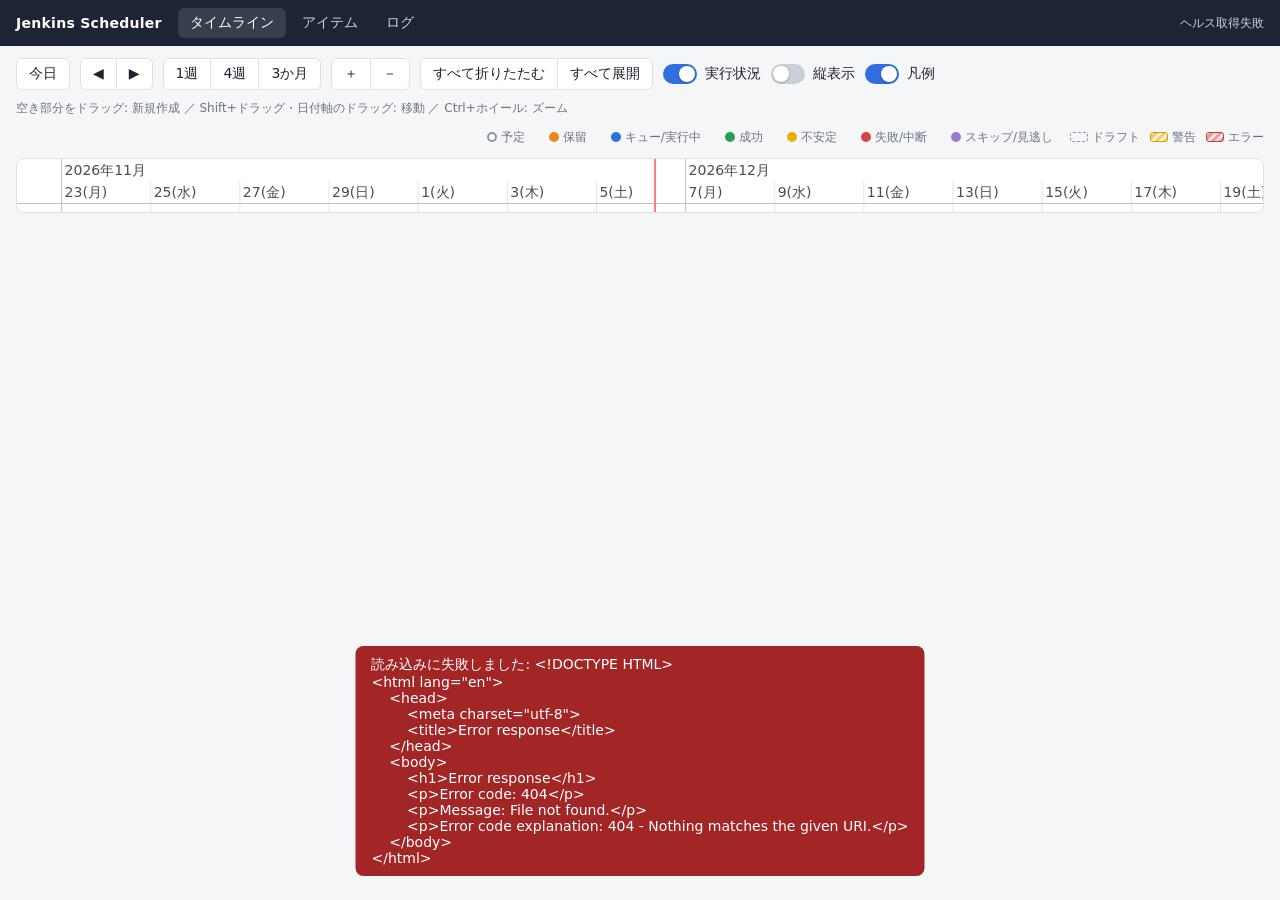
==== static/index.html @ a7ac0787 "表示名から括弧の補足を外し、凡例も表示を切り替えられるようにする - スイッチを「実行状況」「縦表示」に、凡例を「警告」「エラー」にする（補足はマウスを乗せると出る） - ツールバーの「凡例」スイッチ" ====
<!doctype html>
<html lang="ja">
<head>
  <meta charset="utf-8">
  <meta name="viewport" content="width=device-width, initial-scale=1">
  <title>タイムライン - Jenkins Scheduler</title>
  <link rel="stylesheet" href="/static/vendor/vis-timeline/vis-timeline-graph2d.min.css">
  <link rel="stylesheet" href="/static/app.css">
</head>
<body class="page-timeline">
  <main>
    <div class="toolbar">
      <button class="btn" id="btn-today">今日</button>
      <div class="btn-group">
        <button class="btn" id="btn-prev" title="前へ">◀</button>
        <button class="btn" id="btn-next" title="次へ">▶</button>
      </div>
      <div class="btn-group">
        <button class="btn" data-range="7">1週</button>
        <button class="btn" data-range="28">4週</button>
        <button class="btn" data-range="91">3か月</button>
      </div>
      <div class="btn-group">
        <button class="btn" id="btn-zoom-in" title="拡大">＋</button>
        <button class="btn" id="btn-zoom-out" title="縮小">－</button>
      </div>
      <div class="btn-group">
        <button class="btn" id="btn-collapse-all" title="すべてのカテゴリを折りたたむ">すべて折りたたむ</button>
        <button class="btn" id="btn-expand-all" title="すべてのカテゴリを展開する">すべて展開</button>
      </div>
      <label class="switch" title="予定や実行結果の丸（run）を表示します。凡例の各項目を押すと、状態ごとに表示・非表示を切り替えられます">
        <input type="checkbox" id="runs-toggle"><span class="switch-track"><span class="switch-thumb"></span></span>
        実行状況
      </label>
      <label class="switch" title="行を日付、列をアイテムにして表示します">
        <input type="checkbox" id="layout-toggle"><span class="switch-track"><span class="switch-thumb"></span></span>
        縦表示
      </label>
      <label class="switch" title="凡例（色と模様の意味）を表示します">
        <input type="checkbox" id="legend-toggle"><span class="switch-track"><span class="switch-thumb"></span></span>
        凡例
      </label>
      <span class="hint" id="hint-h">空き部分をドラッグ: 新規作成 ／ Shift+ドラッグ・日付軸のドラッグ: 移動 ／ Ctrl+ホイール: ズーム</span>
      <span class="hint" id="hint-v" hidden>空きセルを縦にドラッグ: 新規作成 ／ ダブルクリック: その日だけ作成 ／ アイテム名・バー・時刻をクリック: 詳細</span>
      <div class="legend" id="legend"></div>
    </div>
    <div id="timeline"></div>
    <div id="vgrid" hidden></div>
    <div id="summary-note" class="hint"></div>
  </main>
  <aside id="panel" class="panel hidden"></aside>
  <script src="/static/vendor/vis-timeline/vis-timeline-graph2d.min.js"></script>
  <script src="/static/common.js"></script>
  <script src="/static/schedule-form.js"></script>
  <script src="/static/vertical.js"></script>
  <script src="/static/app.js"></script>
</body>
</html>
---- static/vendor/vis-timeline/vis-timeline-graph2d.min.css ----
.vis .overlay{height:100%;left:0;position:absolute;top:0;width:100%;z-index:10}.vis-active{box-shadow:0 0 10px #86d5f8}.vis [class*=span]{min-height:0;width:auto}div.vis-configuration{display:block;float:left;font-size:12px;position:relative}div.vis-configuration-wrapper{display:block;width:700px}div.vis-configuration-wrapper:after{clear:both;content:"";display:block}div.vis-configuration.vis-config-option-container{background-color:#fff;border:2px solid #f7f8fa;border-radius:4px;display:block;left:10px;margin-top:20px;padding-left:5px;width:495px}div.vis-configuration.vis-config-button{background-color:#f7f8fa;border:2px solid #ceced0;border-radius:4px;cursor:pointer;display:block;height:25px;left:10px;line-height:25px;margin-bottom:30px;margin-top:20px;padding-left:5px;vertical-align:middle;width:495px}div.vis-configuration.vis-config-button.hover{background-color:#4588e6;border:2px solid #214373;color:#fff}div.vis-configuration.vis-config-item{display:block;float:left;height:25px;line-height:25px;vertical-align:middle;width:495px}div.vis-configuration.vis-config-item.vis-config-s2{background-color:#f7f8fa;border-radius:3px;left:10px;padding-left:5px}div.vis-configuration.vis-config-item.vis-config-s3{background-color:#e4e9f0;border-radius:3px;left:20px;padding-left:5px}div.vis-configuration.vis-config-item.vis-config-s4{background-color:#cfd8e6;border-radius:3px;left:30px;padding-left:5px}div.vis-configuration.vis-config-header{font-size:18px;font-weight:700}div.vis-configuration.vis-config-label{height:25px;line-height:25px;width:120px}div.vis-configuration.vis-config-label.vis-config-s3{width:110px}div.vis-configuration.vis-config-label.vis-config-s4{width:100px}div.vis-configuration.vis-config-colorBlock{border:1px solid #444;border-radius:2px;cursor:pointer;height:19px;margin:0;padding:0;top:1px;width:30px}input.vis-configuration.vis-config-checkbox{left:-5px}input.vis-configuration.vis-config-rangeinput{margin:0;padding:1px;pointer-events:none;position:relative;top:-5px;width:60px}input.vis-configuration.vis-config-range{-webkit-appearance:none;background-color:transparent;border:0 solid #fff;height:20px;width:300px}input.vis-configuration.vis-config-range::-webkit-slider-runnable-track{background:#dedede;background:-moz-linear-gradient(top,#dedede 0,#c8c8c8 99%);background:-webkit-gradient(linear,left top,left bottom,color-stop(0,#dedede),color-stop(99%,#c8c8c8));background:-webkit-linear-gradient(top,#dedede,#c8c8c8 99%);background:-o-linear-gradient(top,#dedede 0,#c8c8c8 99%);background:-ms-linear-gradient(top,#dedede 0,#c8c8c8 99%);background:linear-gradient(180deg,#dedede 0,#c8c8c8 99%);border:1px solid #999;border-radius:3px;box-shadow:0 0 3px 0 #aaa;filter:progid:DXImageTransform.Microsoft.gradient(startColorstr="#dedede",endColorstr="#c8c8c8",GradientType=0);height:5px;width:300px}input.vis-configuration.vis-config-range::-webkit-slider-thumb{-webkit-appearance:none;background:#3876c2;background:-moz-linear-gradient(top,#3876c2 0,#385380 100%);background:-webkit-gradient(linear,left top,left bottom,color-stop(0,#3876c2),color-stop(100%,#385380));background:-webkit-linear-gradient(top,#3876c2,#385380);background:-o-linear-gradient(top,#3876c2 0,#385380 100%);background:-ms-linear-gradient(top,#3876c2 0,#385380 100%);background:linear-gradient(180deg,#3876c2 0,#385380);border:1px solid #14334b;border-radius:50%;box-shadow:0 0 1px 0 #111927;filter:progid:DXImageTransform.Microsoft.gradient(startColorstr="#3876c2",endColorstr="#385380",GradientType=0);height:17px;margin-top:-7px;width:17px}input.vis-configuration.vis-config-range:focus{outline:none}input.vis-configuration.vis-config-range:focus::-webkit-slider-runnable-track{background:#9d9d9d;background:-moz-linear-gradient(top,#9d9d9d 0,#c8c8c8 99%);background:-webkit-gradient(linear,left top,left bottom,color-stop(0,#9d9d9d),color-stop(99%,#c8c8c8));background:-webkit-linear-gradient(top,#9d9d9d,#c8c8c8 99%);background:-o-linear-gradient(top,#9d9d9d 0,#c8c8c8 99%);background:-ms-linear-gradient(top,#9d9d9d 0,#c8c8c8 99%);background:linear-gradient(180deg,#9d9d9d 0,#c8c8c8 99%);filter:progid:DXImageTransform.Microsoft.gradient(startColorstr="#9d9d9d",endColorstr="#c8c8c8",GradientType=0)}input.vis-configuration.vis-config-range::-moz-range-track{background:#dedede;background:-moz-linear-gradient(top,#dedede 0,#c8c8c8 99%);background:-webkit-gradient(linear,left top,left bottom,color-stop(0,#dedede),color-stop(99%,#c8c8c8));background:-webkit-linear-gradient(top,#dedede,#c8c8c8 99%);background:-o-linear-gradient(top,#dedede 0,#c8c8c8 99%);background:-ms-linear-gradient(top,#dedede 0,#c8c8c8 99%);background:linear-gradient(180deg,#dedede 0,#c8c8c8 99%);border:1px solid #999;border-radius:3px;box-shadow:0 0 3px 0 #aaa;filter:progid:DXImageTransform.Microsoft.gradient(startColorstr="#dedede",endColorstr="#c8c8c8",GradientType=0);height:10px;width:300px}input.vis-configuration.vis-config-range::-moz-range-thumb{background:#385380;border:none;border-radius:50%;height:16px;width:16px}input.vis-configuration.vis-config-range:-moz-focusring{outline:1px solid #fff;outline-offset:-1px}input.vis-configuration.vis-config-range::-ms-track{background:transparent;border-color:transparent;border-width:6px 0;color:transparent;height:5px;width:300px}input.vis-configuration.vis-config-range::-ms-fill-lower{background:#777;border-radius:10px}input.vis-configuration.vis-config-range::-ms-fill-upper{background:#ddd;border-radius:10px}input.vis-configuration.vis-config-range::-ms-thumb{background:#385380;border:none;border-radius:50%;height:16px;width:16px}input.vis-configuration.vis-config-range:focus::-ms-fill-lower{background:#888}input.vis-configuration.vis-config-range:focus::-ms-fill-upper{background:#ccc}.vis-configuration-popup{background:rgba(57,76,89,.85);border:2px solid #f2faff;border-radius:4px;color:#fff;font-size:14px;height:30px;line-height:30px;position:absolute;text-align:center;-webkit-transition:opacity .3s ease-in-out;-moz-transition:opacity .3s ease-in-out;transition:opacity .3s ease-in-out;width:150px}.vis-configuration-popup:after,.vis-configuration-popup:before{border:solid transparent;content:" ";height:0;left:100%;pointer-events:none;position:absolute;top:50%;width:0}.vis-configuration-popup:after{border-color:rgba(136,183,213,0) rgba(136,183,213,0) rgba(136,183,213,0) rgba(57,76,89,.85);border-width:8px;margin-top:-8px}.vis-configuration-popup:before{border-color:rgba(194,225,245,0) rgba(194,225,245,0) rgba(194,225,245,0) #f2faff;border-width:12px;margin-top:-12px}div.vis-tooltip{background-color:#f5f4ed;border:1px solid #808074;-moz-border-radius:3px;-webkit-border-radius:3px;border-radius:3px;box-shadow:3px 3px 10px rgba(0,0,0,.2);color:#000;font-family:verdana;font-size:14px;padding:5px;pointer-events:none;position:absolute;visibility:hidden;white-space:nowrap;z-index:5}.vis-current-time{background-color:#ff7f6e;pointer-events:none;width:2px;z-index:1}.vis-rolling-mode-btn{background:#3876c2;border-radius:50%;color:#fff;cursor:pointer;font-size:28px;font-weight:700;height:40px;opacity:.8;position:absolute;right:20px;text-align:center;top:7px;width:40px}.vis-rolling-mode-btn:before{content:"\26F6"}.vis-rolling-mode-btn:hover{opacity:1}.vis-custom-time{background-color:#6e94ff;cursor:move;width:2px;z-index:1}.vis-custom-time>.vis-custom-time-marker{background-color:inherit;color:#fff;cursor:auto;font-size:12px;padding:3px 5px;top:0;white-space:nowrap;z-index:inherit}.vis-panel.vis-background.vis-horizontal .vis-grid.vis-horizontal{border-bottom:1px solid;height:0;position:absolute;width:100%}.vis-panel.vis-background.vis-horizontal .vis-grid.vis-minor{border-color:#e5e5e5}.vis-panel.vis-background.vis-horizontal .vis-grid.vis-major{border-color:#bfbfbf}.vis-data-axis .vis-y-axis.vis-major{color:#4d4d4d;position:absolute;white-space:nowrap;width:100%}.vis-data-axis .vis-y-axis.vis-major.vis-measure{border:0;margin:0;padding:0;visibility:hidden;width:auto}.vis-data-axis .vis-y-axis.vis-minor{color:#bebebe;position:absolute;white-space:nowrap;width:100%}.vis-data-axis .vis-y-axis.vis-minor.vis-measure{border:0;margin:0;padding:0;visibility:hidden;width:auto}.vis-data-axis .vis-y-axis.vis-title{bottom:20px;color:#4d4d4d;position:absolute;text-align:center;white-space:nowrap}.vis-data-axis .vis-y-axis.vis-title.vis-measure{margin:0;padding:0;visibility:hidden;width:auto}.vis-data-axis .vis-y-axis.vis-title.vis-left{bottom:0;-webkit-transform:rotate(-90deg);-moz-transform:rotate(-90deg);-ms-transform:rotate(-90deg);-o-transform:rotate(-90deg);transform:rotate(-90deg);-webkit-transform-origin:left top;-moz-transform-origin:left top;-ms-transform-origin:left top;-o-transform-origin:left top;transform-origin:left bottom}.vis-data-axis .vis-y-axis.vis-title.vis-right{bottom:0;-webkit-transform:rotate(90deg);-moz-transform:rotate(90deg);-ms-transform:rotate(90deg);-o-transform:rotate(90deg);transform:rotate(90deg);-webkit-transform-origin:right bottom;-moz-transform-origin:right bottom;-ms-transform-origin:right bottom;-o-transform-origin:right bottom;transform-origin:right bottom}.vis-legend{background-color:rgba(247,252,255,.65);border:1px solid #b3b3b3;box-shadow:2px 2px 10px hsla(0,0%,60%,.55);padding:5px}.vis-legend-text{display:inline-block;white-space:nowrap}.vis-item{background-color:#d5ddf6;border-color:#97b0f8;border-width:1px;color:#1a1a1a;display:inline-block;position:absolute;z-index:1}.vis-item.vis-selected{background-color:#fff785;border-color:#ffc200;z-index:2}.vis-editable.vis-selected{cursor:move}.vis-item.vis-point.vis-selected{background-color:#fff785}.vis-item.vis-box{border-radius:2px;border-style:solid;text-align:center}.vis-item.vis-point{background:none}.vis-item.vis-dot{border-radius:4px;border-style:solid;border-width:4px;padding:0;position:absolute}.vis-item.vis-range{border-radius:2px;border-style:solid;box-sizing:border-box}.vis-item.vis-background{background-color:rgba(213,221,246,.4);border:none;box-sizing:border-box;margin:0;padding:0}.vis-item .vis-item-overflow{height:100%;margin:0;overflow:hidden;padding:0;position:relative;width:100%}.vis-item-visible-frame{white-space:nowrap}.vis-item.vis-range .vis-item-content{display:inline-block;position:relative}.vis-item.vis-background .vis-item-content{display:inline-block;position:absolute}.vis-item.vis-line{border-left-style:solid;border-left-width:1px;padding:0;position:absolute;width:0}.vis-item .vis-item-content{box-sizing:border-box;padding:5px;white-space:nowrap}.vis-item .vis-onUpdateTime-tooltip{background:#4f81bd;border-radius:1px;color:#fff;padding:5px;position:absolute;text-align:center;transition:.4s;-o-transition:.4s;-moz-transition:.4s;-webkit-transition:.4s;white-space:nowrap;width:200px}.vis-item .vis-delete,.vis-item .vis-delete-rtl{box-sizing:border-box;cursor:pointer;height:24px;padding:0 5px;position:absolute;top:0;-webkit-transition:background .2s linear;-moz-transition:background .2s linear;-ms-transition:background .2s linear;-o-transition:background .2s linear;transition:background .2s linear;width:24px}.vis-item .vis-delete{right:-24px}.vis-item .vis-delete-rtl{left:-24px}.vis-item .vis-delete-rtl:after,.vis-item .vis-delete:after{color:red;content:"\00D7";font-family:arial,sans-serif;font-size:22px;font-weight:700;-webkit-transition:color .2s linear;-moz-transition:color .2s linear;-ms-transition:color .2s linear;-o-transition:color .2s linear;transition:color .2s linear}.vis-item .vis-delete-rtl:hover,.vis-item .vis-delete:hover{background:red}.vis-item .vis-delete-rtl:hover:after,.vis-item .vis-delete:hover:after{color:#fff}.vis-item .vis-drag-center{cursor:move;height:100%;left:0;position:absolute;top:0;width:100%}.vis-item.vis-range .vis-drag-left{cursor:w-resize;left:-4px}.vis-item.vis-range .vis-drag-left,.vis-item.vis-range .vis-drag-right{height:100%;max-width:20%;min-width:2px;position:absolute;top:0;width:24px}.vis-item.vis-range .vis-drag-right{cursor:e-resize;right:-4px}.vis-range.vis-item.vis-readonly .vis-drag-left,.vis-range.vis-item.vis-readonly .vis-drag-right{cursor:auto}.vis-item.vis-cluster{border-radius:2px;border-style:solid;text-align:center;vertical-align:center}.vis-item.vis-cluster-line{border-left-style:solid;border-left-width:1px;padding:0;position:absolute;width:0}.vis-item.vis-cluster-dot{border-radius:4px;border-style:solid;border-width:4px;padding:0;position:absolute}.vis-itemset{box-sizing:border-box;margin:0;padding:0;position:relative}.vis-itemset .vis-background,.vis-itemset .vis-foreground{height:100%;overflow:visible;position:absolute;width:100%}.vis-axis{height:0;left:0;position:absolute;width:100%;z-index:1}.vis-foreground .vis-group{border-bottom:1px solid #bfbfbf;box-sizing:border-box;position:relative}.vis-foreground .vis-group:last-child{border-bottom:none}.vis-nesting-group{cursor:pointer}.vis-label.vis-nested-group.vis-group-level-unknown-but-gte1{background:#f5f5f5}.vis-label.vis-nested-group.vis-group-level-0{background-color:#fff}.vis-ltr .vis-label.vis-nested-group.vis-group-level-0 .vis-inner{padding-left:0}.vis-rtl .vis-label.vis-nested-group.vis-group-level-0 .vis-inner{padding-right:0}.vis-label.vis-nested-group.vis-group-level-1{background-color:rgba(0,0,0,.05)}.vis-ltr .vis-label.vis-nested-group.vis-group-level-1 .vis-inner{padding-left:15px}.vis-rtl .vis-label.vis-nested-group.vis-group-level-1 .vis-inner{padding-right:15px}.vis-label.vis-nested-group.vis-group-level-2{background-color:rgba(0,0,0,.1)}.vis-ltr .vis-label.vis-nested-group.vis-group-level-2 .vis-inner{padding-left:30px}.vis-rtl .vis-label.vis-nested-group.vis-group-level-2 .vis-inner{padding-right:30px}.vis-label.vis-nested-group.vis-group-level-3{background-color:rgba(0,0,0,.15)}.vis-ltr .vis-label.vis-nested-group.vis-group-level-3 .vis-inner{padding-left:45px}.vis-rtl .vis-label.vis-nested-group.vis-group-level-3 .vis-inner{padding-right:45px}.vis-label.vis-nested-group.vis-group-level-4{background-color:rgba(0,0,0,.2)}.vis-ltr .vis-label.vis-nested-group.vis-group-level-4 .vis-inner{padding-left:60px}.vis-rtl .vis-label.vis-nested-group.vis-group-level-4 .vis-inner{padding-right:60px}.vis-label.vis-nested-group.vis-group-level-5{background-color:rgba(0,0,0,.25)}.vis-ltr .vis-label.vis-nested-group.vis-group-level-5 .vis-inner{padding-left:75px}.vis-rtl .vis-label.vis-nested-group.vis-group-level-5 .vis-inner{padding-right:75px}.vis-label.vis-nested-group.vis-group-level-6{background-color:rgba(0,0,0,.3)}.vis-ltr .vis-label.vis-nested-group.vis-group-level-6 .vis-inner{padding-left:90px}.vis-rtl .vis-label.vis-nested-group.vis-group-level-6 .vis-inner{padding-right:90px}.vis-label.vis-nested-group.vis-group-level-7{background-color:rgba(0,0,0,.35)}.vis-ltr .vis-label.vis-nested-group.vis-group-level-7 .vis-inner{padding-left:105px}.vis-rtl .vis-label.vis-nested-group.vis-group-level-7 .vis-inner{padding-right:105px}.vis-label.vis-nested-group.vis-group-level-8{background-color:rgba(0,0,0,.4)}.vis-ltr .vis-label.vis-nested-group.vis-group-level-8 .vis-inner{padding-left:120px}.vis-rtl .vis-label.vis-nested-group.vis-group-level-8 .vis-inner{padding-right:120px}.vis-label.vis-nested-group.vis-group-level-9{background-color:rgba(0,0,0,.45)}.vis-ltr .vis-label.vis-nested-group.vis-group-level-9 .vis-inner{padding-left:135px}.vis-rtl .vis-label.vis-nested-group.vis-group-level-9 .vis-inner{padding-right:135px}.vis-label.vis-nested-group{background-color:rgba(0,0,0,.5)}.vis-ltr .vis-label.vis-nested-group .vis-inner{padding-left:150px}.vis-rtl .vis-label.vis-nested-group .vis-inner{padding-right:150px}.vis-group-level-unknown-but-gte1{border:1px solid red}.vis-label.vis-nesting-group:before{display:inline-block;width:15px}.vis-label.vis-nesting-group.expanded:before{content:"\25BC"}.vis-label.vis-nesting-group.collapsed:before{content:"\25B6"}.vis-rtl .vis-label.vis-nesting-group.collapsed:before{content:"\25C0"}.vis-ltr .vis-label:not(.vis-nesting-group):not(.vis-group-level-0){padding-left:15px}.vis-rtl .vis-label:not(.vis-nesting-group):not(.vis-group-level-0){padding-right:15px}.vis-overlay{height:100%;left:0;position:absolute;top:0;width:100%;z-index:10}.vis-labelset{overflow:hidden}.vis-labelset,.vis-labelset .vis-label{box-sizing:border-box;position:relative}.vis-labelset .vis-label{border-bottom:1px solid #bfbfbf;color:#4d4d4d;left:0;top:0;width:100%}.vis-labelset .vis-label.draggable{cursor:pointer}.vis-group-is-dragging{background:rgba(0,0,0,.1)}.vis-labelset .vis-label:last-child{border-bottom:none}.vis-labelset .vis-label .vis-inner{display:inline-block;padding:5px}.vis-labelset .vis-label .vis-inner.vis-hidden{padding:0}.vis-panel{box-sizing:border-box;margin:0;padding:0;position:absolute}.vis-panel.vis-bottom,.vis-panel.vis-center,.vis-panel.vis-left,.vis-panel.vis-right,.vis-panel.vis-top{border:1px #bfbfbf}.vis-panel.vis-center,.vis-panel.vis-left,.vis-panel.vis-right{border-bottom-style:solid;border-top-style:solid;overflow:hidden}.vis-left.vis-panel.vis-vertical-scroll,.vis-right.vis-panel.vis-vertical-scroll{height:100%;overflow-x:hidden;overflow-y:scroll}.vis-left.vis-panel.vis-vertical-scroll{direction:rtl}.vis-left.vis-panel.vis-vertical-scroll .vis-content,.vis-right.vis-panel.vis-vertical-scroll{direction:ltr}.vis-right.vis-panel.vis-vertical-scroll .vis-content{direction:rtl}.vis-panel.vis-bottom,.vis-panel.vis-center,.vis-panel.vis-top{border-left-style:solid;border-right-style:solid}.vis-background{overflow:hidden}.vis-panel>.vis-content{position:relative}.vis-panel .vis-shadow{box-shadow:0 0 10px rgba(0,0,0,.8);height:1px;position:absolute;width:100%}.vis-panel .vis-shadow.vis-top{left:0;top:-1px}.vis-panel .vis-shadow.vis-bottom{bottom:-1px;left:0}.vis-graph-group0{fill:#4f81bd;fill-opacity:0;stroke-width:2px;stroke:#4f81bd}.vis-graph-group1{fill:#f79646;fill-opacity:0;stroke-width:2px;stroke:#f79646}.vis-graph-group2{fill:#8c51cf;fill-opacity:0;stroke-width:2px;stroke:#8c51cf}.vis-graph-group3{fill:#75c841;fill-opacity:0;stroke-width:2px;stroke:#75c841}.vis-graph-group4{fill:#ff0100;fill-opacity:0;stroke-width:2px;stroke:#ff0100}.vis-graph-group5{fill:#37d8e6;fill-opacity:0;stroke-width:2px;stroke:#37d8e6}.vis-graph-group6{fill:#042662;fill-opacity:0;stroke-width:2px;stroke:#042662}.vis-graph-group7{fill:#00ff26;fill-opacity:0;stroke-width:2px;stroke:#00ff26}.vis-graph-group8{fill:#f0f;fill-opacity:0;stroke-width:2px;stroke:#f0f}.vis-graph-group9{fill:#8f3938;fill-opacity:0;stroke-width:2px;stroke:#8f3938}.vis-timeline .vis-fill{fill-opacity:.1;stroke:none}.vis-timeline .vis-bar{fill-opacity:.5;stroke-width:1px}.vis-timeline .vis-point{stroke-width:2px;fill-opacity:1}.vis-timeline .vis-legend-background{stroke-width:1px;fill-opacity:.9;fill:#fff;stroke:#c2c2c2}.vis-timeline .vis-outline{stroke-width:1px;fill-opacity:1;fill:#fff;stroke:#e5e5e5}.vis-timeline .vis-icon-fill{fill-opacity:.3;stroke:none}.vis-time-axis{overflow:hidden;position:relative}.vis-time-axis.vis-foreground{left:0;top:0;width:100%}.vis-time-axis.vis-background{height:100%;left:0;position:absolute;top:0;width:100%}.vis-time-axis .vis-text{box-sizing:border-box;color:#4d4d4d;overflow:hidden;padding:3px;position:absolute;white-space:nowrap}.vis-time-axis .vis-text.vis-measure{margin-left:0;margin-right:0;padding-left:0;padding-right:0;position:absolute;visibility:hidden}.vis-time-axis .vis-grid.vis-vertical{border-left:1px solid;position:absolute}.vis-time-axis .vis-grid.vis-vertical-rtl{border-right:1px solid;position:absolute}.vis-time-axis .vis-grid.vis-minor{border-color:#e5e5e5}.vis-time-axis .vis-grid.vis-major{border-color:#bfbfbf}.vis-timeline{border:1px solid #bfbfbf;box-sizing:border-box;margin:0;overflow:hidden;padding:0;position:relative}.vis-loading-screen{height:100%;left:0;position:absolute;top:0;width:100%}
/*# sourceMappingURL=vis-timeline-graph2d.min.css.map */
---- static/app.css ----
:root {
  --bg: #f5f6f8;
  --panel: #ffffff;
  --fg: #1f2430;
  --muted: #6b7385;
  --line: #dde1e8;
  --accent: #2f6fde;
  --accent-weak: #e8f0fd;
  --danger: #c93a3a;
  --warn: #d99a00;
  --ok: #2e9b55;
  --sat: #eef4ff;
  --sun: #fff0f0;

  --rs-scheduled: #8a94a6;
  --rs-holding: #e8871e;
  --rs-running: #2f6fde;
  --rs-success: #2e9b55;
  --rs-unstable: #e0b400;
  --rs-failure: #d64545;
  --rs-aborted: #555b66;
  --rs-missed: #9b7ccc;
  --rs-cancelled: #c3c8d1;
}

* { box-sizing: border-box; }
[hidden] { display: none !important; }
html, body { margin: 0; height: 100%; }
body {
  font-family: "Segoe UI", "Yu Gothic UI", "Meiryo", "Hiragino Sans", system-ui, sans-serif;
  font-size: 14px;
  color: var(--fg);
  background: var(--bg);
}
a { color: var(--accent); }
code, .mono { font-family: Consolas, "SFMono-Regular", Menlo, monospace; font-size: 12.5px; }
h2 { font-size: 17px; margin: 0; }
h3 { font-size: 14px; margin: 16px 0 6px; }
.muted { color: var(--muted); }
.small { font-size: 12px; }
.pre { white-space: pre-wrap; word-break: break-word; }
.red { color: var(--danger); }
.orange { color: var(--rs-holding); }
.error-text { color: var(--danger); white-space: pre-wrap; }
.ok-text { color: var(--ok); font-weight: 600; }
.hint { color: var(--muted); font-size: 12px; }

/* ---- top bar ---- */
.topbar {
  display: flex; align-items: center; gap: 24px;
  height: 46px; padding: 0 16px;
  background: #1d2433; color: #fff;
}
.brand { font-weight: 700; letter-spacing: .02em; }
.topbar nav { display: flex; gap: 4px; }
.topbar nav a { color: #c9d1e3; text-decoration: none; padding: 6px 12px; border-radius: 6px; }
.topbar nav a.active, .topbar nav a:hover { background: rgba(255,255,255,.12); color: #fff; }
.health { margin-left: auto; font-size: 12px; color: #c9d1e3; display: flex; align-items: center; gap: 6px; cursor: default; }
.dot { width: 8px; height: 8px; border-radius: 50%; display: inline-block; }
.dot.ok { background: #4cd17a; }
.dot.ng { background: #ff5b5b; }
.badge.mock { background: #f0b429; color: #1d2433; font-weight: 700; padding: 1px 6px; border-radius: 4px; font-size: 11px; }

main { padding: 12px 16px; }
.page-narrow main { max-width: 1280px; margin: 0 auto; }

/* ---- controls ---- */
.toolbar { display: flex; align-items: center; gap: 10px; flex-wrap: wrap; margin-bottom: 10px; }
.btn {
  border: 1px solid var(--line); background: #fff; color: var(--fg);
  padding: 5px 12px; border-radius: 6px; cursor: pointer; font: inherit; line-height: 1.4;
}
.btn:hover { background: #f0f2f6; }
.btn:disabled { opacity: .5; cursor: not-allowed; }
.btn.primary { background: var(--accent); border-color: var(--accent); color: #fff; }
.btn.primary:hover { background: #255fc4; }
.btn.danger { color: var(--danger); border-color: #ecc5c5; }
.btn.danger:hover { background: #fdf0f0; }
.btn.small { padding: 2px 8px; font-size: 12px; }
.btn-group { display: inline-flex; }
.btn-group .btn { border-radius: 0; margin-left: -1px; }
.btn-group .btn:first-child { border-radius: 6px 0 0 6px; margin-left: 0; }
.btn-group .btn:last-child { border-radius: 0 6px 6px 0; }
.icon-btn { border: 0; background: transparent; font-size: 22px; line-height: 1; cursor: pointer; color: var(--muted); padding: 0 4px; }
.check { display: inline-flex; align-items: center; gap: 6px; cursor: pointer; }
input[type=text], input[type=date], input[type=time], input[type=datetime-local], input[type=number], input[type=password], select, textarea {
  font: inherit; padding: 5px 8px; border: 1px solid var(--line); border-radius: 6px; background: #fff; color: var(--fg);
}
textarea { width: 100%; resize: vertical; }
input:focus, select:focus, textarea:focus { outline: 2px solid var(--accent-weak); border-color: var(--accent); }
.row { display: flex; align-items: center; gap: 8px; }
.row.wrap { flex-wrap: wrap; }
.actions { display: flex; flex-wrap: wrap; gap: 6px; margin: 10px 0; }
.actions.end { justify-content: flex-end; }

.legend { display: flex; gap: 10px; margin-left: auto; font-size: 12px; color: var(--muted); flex-wrap: wrap; }
.legend-item { display: inline-flex; align-items: center; gap: 4px; }
.legend-dot { width: 10px; height: 10px; border-radius: 50%; display: inline-block; background: var(--c); border: 2px solid var(--c); }
/* タイムライン上の予定の点（白抜き）と同じ見た目にする */
.legend-dot.rs-scheduled { background: #fff; }
.legend-bar { width: 18px; height: 10px; border-radius: 3px; display: inline-block; border: 1.5px dashed #8a94a6; }
.legend-bar.hatch-warning { border: 1.5px solid var(--warn); background: repeating-linear-gradient(-45deg, rgba(230,160,0,.5) 0 3px, #fff4cd 3px 6px); }
.legend-bar.hatch-error { border: 1.5px solid var(--danger); background: repeating-linear-gradient(-45deg, rgba(214,69,69,.5) 0 3px, #fde4e4 3px 6px); }

/* status colors (chip / point / legend) */
.rs-scheduled { --c: var(--rs-scheduled); }
.rs-holding { --c: var(--rs-holding); }
.rs-queued, .rs-running { --c: var(--rs-running); }
.rs-success { --c: var(--rs-success); }
.rs-unstable { --c: var(--rs-unstable); }
.rs-failure { --c: var(--rs-failure); }
.rs-aborted { --c: var(--rs-aborted); }
.rs-skipped, .rs-missed { --c: var(--rs-missed); }
.rs-cancelled { --c: var(--rs-cancelled); }

.chip { display: inline-block; padding: 1px 8px; border-radius: 10px; font-size: 12px; font-weight: 600; background: #eef0f4; color: var(--fg); vertical-align: middle; }
.chip[class*=" rs-"] { background: color-mix(in srgb, var(--c) 16%, #fff); color: color-mix(in srgb, var(--c) 75%, #000); }
.chip.st-draft { background: #eef0f4; color: #555; border: 1px dashed #9aa3b3; }
.chip.st-active { background: #e3f5ea; color: #1f7a41; }
.chip.st-paused { background: #fff3d6; color: #8a6200; }
.chip.st-ended, .chip.st-cancelled { background: #eceef1; color: #777; }

/* ---- timeline ---- */
#timeline { background: var(--panel); border: 1px solid var(--line); border-radius: 8px; overflow: hidden; user-select: none; }
.vis-timeline { border: 0 !important; font-family: inherit; }
.vis-labelset .vis-label { color: var(--fg); }
.vis-label.grp-category { background: #eef1f6; font-weight: 700; }
.vis-label.grp-category .vis-inner { padding: 6px 8px; }
.vis-foreground .vis-group.grp-category, .vis-background .vis-group.grp-category { background: #f7f8fb; }
.vis-label.grp-target .vis-inner { padding: 5px 8px 5px 18px; min-width: 190px; }
.vis-label.disabled { opacity: .5; }
.grp-target-inner { display: flex; align-items: center; gap: 6px; }
.swatch { width: 10px; height: 10px; border-radius: 3px; flex: none; }
.pin { font-size: 10px; opacity: .7; }
.warn-icon { font-size: 12px; cursor: help; }
.warn-icon.err { color: var(--danger); }
.warn-icon.warn { color: var(--warn); }
.vis-item.vis-background.bg-sat { background: var(--sat); }
.vis-item.vis-background.bg-sun { background: var(--sun); }
.vis-time-axis .vis-text { color: var(--muted); }
.vis-current-time { background: var(--danger); width: 2px; }

.vis-item.sched {
  --c: #4e79a7;
  background: color-mix(in srgb, var(--c) 22%, #fff);
  border: 1.5px solid var(--c);
  border-radius: 5px;
  color: var(--fg);
  font-size: 12px;
  min-height: 24px;
}
.vis-item.sched .vis-item-content { padding: 3px 6px; white-space: nowrap; }
.vis-item.sched .ttl { font-weight: 600; }
.vis-item.sched .sub { color: var(--muted); margin-left: 4px; }
.vis-item.sched .inf { font-weight: 700; color: color-mix(in srgb, var(--c) 70%, #000); }
.vis-item.sched .counts { margin-left: 8px; color: var(--muted); font-size: 11px; }
.vis-item.sched .st-tag { font-size: 10px; background: rgba(0,0,0,.08); border-radius: 3px; padding: 0 4px; margin-right: 4px; }
.vis-item.sched.st-draft { background: repeating-linear-gradient(45deg, #fff, #fff 6px, color-mix(in srgb, var(--c) 12%, #fff) 6px, color-mix(in srgb, var(--c) 12%, #fff) 12px); border-style: dashed; }
.vis-item.sched.st-paused { opacity: .7; border-style: dotted; }
.vis-item.sched.st-ended { opacity: .45; }
.vis-item.sched.infinite { border-right-style: dashed; border-top-right-radius: 0; border-bottom-right-radius: 0; }
/* 警告・エラーは網掛け（斜線）で塗りつぶして目立たせる */
.vis-item.sched.has-warning {
  background: repeating-linear-gradient(-45deg, rgba(230, 160, 0, .38) 0 5px, rgba(255, 244, 205, .95) 5px 10px);
  border: 2px solid var(--warn);
}
.vis-item.sched.has-error {
  background: repeating-linear-gradient(-45deg, rgba(214, 69, 69, .40) 0 5px, rgba(253, 228, 228, .95) 5px 10px);
  border: 2px solid var(--danger);
}
.vis-item.sched.has-warning .ttl, .vis-item.sched.has-error .ttl { background: rgba(255,255,255,.85); padding: 0 3px; border-radius: 3px; }
.vis-item.sched.has-error .ttl { color: #8f1f1f; }
.vis-item.sched.vis-selected, .vis-item.sched.is-open { border-color: #1d2433; box-shadow: 0 0 0 2px rgba(47,111,222,.35); z-index: 3; }
.vis-item.sched.new-range { --c: var(--accent); border-style: dashed; background: var(--accent-weak); }
.badge-dot { display: inline-flex; align-items: center; justify-content: center; width: 15px; height: 15px; border-radius: 50%; font-size: 10px; font-weight: 800; color: #fff; margin-right: 4px; vertical-align: 1px; }
.badge-dot.error { background: var(--danger); }
.badge-dot.warning { background: var(--warn); }

.vis-item.vis-point.run { border: 0; background: transparent; }
.vis-item.vis-point.run .vis-dot { border-color: var(--c); background: var(--c); border-width: 5px; border-radius: 6px; top: 0; }
.vis-item.vis-point.run.rs-scheduled .vis-dot { background: #fff; border-width: 2px; padding: 3px; }
.vis-item.vis-point.run.rs-running .vis-dot, .vis-item.vis-point.run.rs-queued .vis-dot { animation: pulse 1.2s infinite; }
.vis-item.vis-point.run .vis-item-content { display: none; }
@keyframes pulse { 50% { opacity: .35; } }
.vis-tooltip { font-family: inherit !important; font-size: 12px !important; border-radius: 6px !important; padding: 6px 8px !important; box-shadow: 0 4px 14px rgba(0,0,0,.15) !important; }

/* ---- side panel ---- */
.panel {
  position: fixed; top: 46px; right: 0; bottom: 0; width: min(560px, 100vw);
  background: var(--panel); border-left: 1px solid var(--line);
  box-shadow: -8px 0 24px rgba(0,0,0,.08); overflow-y: auto; padding: 14px 18px 40px; z-index: 20;
}
.panel.hidden { display: none; }
.panel-header { display: flex; justify-content: space-between; align-items: flex-start; gap: 12px; }
.tabs { display: flex; gap: 2px; border-bottom: 1px solid var(--line); margin-top: 10px; }
.tab { border: 0; background: transparent; padding: 8px 14px; cursor: pointer; font: inherit; color: var(--muted); border-bottom: 2px solid transparent; }
.tab.active { color: var(--accent); border-bottom-color: var(--accent); font-weight: 600; }
.panel-body { padding-top: 12px; }

.form { display: flex; flex-direction: column; gap: 10px; }
.field { display: flex; flex-direction: column; gap: 3px; }
.field > span { font-size: 12px; color: var(--muted); }
.subsection { border-left: 3px solid var(--accent-weak); padding-left: 10px; display: flex; flex-direction: column; gap: 6px; }
.cron-preview ol { margin: 4px 0 0; padding-left: 22px; font-family: Consolas, Menlo, monospace; font-size: 12.5px; }
.kv { display: grid; grid-template-columns: max-content 1fr; gap: 4px 14px; margin: 6px 0 12px; font-size: 13px; }
.kv dt { color: var(--muted); }
.kv dd { margin: 0; }

.issues { list-style: none; padding: 0; margin: 8px 0; display: flex; flex-direction: column; gap: 4px; }
.issues li { padding: 6px 10px; border-radius: 5px; font-size: 12.5px; border-left: 4px solid transparent; }
.issue-error { background: repeating-linear-gradient(-45deg, #fde4e4 0 6px, #fbd3d3 6px 12px); color: #7d1717; border-left-color: var(--danger); }
.issue-warning { background: repeating-linear-gradient(-45deg, #fff4cd 0 6px, #ffeaa8 6px 12px); color: #5e4500; border-left-color: var(--warn); }
.issue-info { border-left-color: #8fb0e0; }
.issue-info { background: #eef3fb; color: #2b4a7a; }

.param { border: 1px solid var(--line); border-radius: 6px; padding: 8px 10px; margin-bottom: 8px; display: flex; flex-direction: column; gap: 5px; }
.param.has-error { border-color: #e7a3a3; }
.param.has-warning { border-color: #ecd28a; }
.param-head { display: flex; align-items: baseline; gap: 8px; flex-wrap: wrap; }
.param-input { width: 100%; }
.param-input.is-default { color: var(--muted); background: #fafbfc; }
.param-foot code.preview { background: var(--accent-weak); padding: 0 4px; border-radius: 3px; }
.vars { margin: 10px 0; }
.vars summary { cursor: pointer; color: var(--accent); }

.table { width: 100%; border-collapse: collapse; }
.table th, .table td { text-align: left; padding: 6px 8px; border-bottom: 1px solid var(--line); vertical-align: top; }
.table th { font-size: 12px; color: var(--muted); font-weight: 600; background: #fafbfc; }
.table.small td, .table.small th { padding: 4px 6px; font-size: 12.5px; }
.table tr.focus td { background: #fff8db; }
.table.runs td:last-child { white-space: nowrap; }

/* ---- modal ---- */
.modal-backdrop { position: fixed; inset: 0; background: rgba(20,25,35,.38); display: flex; align-items: flex-start; justify-content: center; padding: 60px 16px; z-index: 50; overflow-y: auto; }
.modal { background: #fff; border-radius: 10px; width: min(620px, 100%); box-shadow: 0 20px 60px rgba(0,0,0,.25); }
.modal-header { display: flex; justify-content: space-between; align-items: center; padding: 14px 18px; border-bottom: 1px solid var(--line); }
.modal-body { padding: 14px 18px; max-height: calc(100vh - 220px); overflow-y: auto; }
.modal-footer { display: flex; justify-content: flex-end; gap: 8px; padding: 12px 18px; border-top: 1px solid var(--line); }

#toast { position: fixed; left: 50%; bottom: 24px; transform: translateX(-50%) translateY(20px); background: #1d2433; color: #fff; padding: 10px 16px; border-radius: 8px; opacity: 0; pointer-events: none; transition: all .2s; z-index: 100; max-width: min(720px, 90vw); white-space: pre-wrap; }
#toast.show { opacity: 1; transform: translateX(-50%); }
#toast.error { background: #a32626; }

/* ---- targets / audit ---- */
.card { background: var(--panel); border: 1px solid var(--line); border-radius: 8px; padding: 14px 16px; margin-bottom: 14px; }
.card h2 { margin-bottom: 10px; }
.card-head { display: flex; align-items: center; gap: 10px; justify-content: space-between; margin-bottom: 10px; }
.card-head h2 { margin: 0; }
.job-results { max-height: 220px; overflow-y: auto; border: 1px solid var(--line); border-radius: 6px; margin-top: 6px; }
.job-results div { padding: 5px 10px; cursor: pointer; font-family: Consolas, Menlo, monospace; font-size: 12.5px; }
.job-results div:hover { background: var(--accent-weak); }
.job-results div.registered { color: var(--muted); cursor: default; }
.targets-table input[type=text] { width: 100%; min-width: 120px; }
.targets-table input[type=color] { width: 32px; height: 26px; padding: 0; border: 1px solid var(--line); border-radius: 4px; background: #fff; }
.cat-row { display: flex; align-items: center; gap: 8px; padding: 4px 0; }
.cat-title td { background: #eef1f6; font-weight: 700; }
.status-ok { color: var(--ok); }
.status-err { color: var(--danger); }
.status-warn { color: var(--warn); }
details.json summary { cursor: pointer; color: var(--accent); }
details.json pre { margin: 4px 0 0; font-size: 12px; background: #f6f7f9; padding: 6px 8px; border-radius: 4px; max-width: 640px; overflow-x: auto; }

@media (max-width: 800px) {
  .hint { display: none; }
  .legend { margin-left: 0; }
}
.table-wrap { overflow-x: auto; }
.btn, .table th, .chip { white-space: nowrap; }
.targets-table td.small { white-space: nowrap; }
.targets-table td.mono { word-break: break-all; min-width: 160px; }
.targets-table td .small { white-space: nowrap; }
.audit-table td:nth-child(-n+4) { white-space: nowrap; }
.audit-table details.json summary { word-break: break-all; }

/* アイテムの予定一覧 */
.vis-label.grp-target { cursor: pointer; }
.vis-label.grp-target:hover { background: var(--accent-weak); }
.back-link { color: var(--muted); text-decoration: none; }
.back-link:hover { color: var(--accent); text-decoration: underline; }
.sched-list { display: flex; flex-direction: column; gap: 6px; }
.sched-row {
  --c: #8a94a6;
  text-align: left; font: inherit; color: var(--fg); cursor: pointer;
  background: #fff; border: 1px solid var(--line); border-left: 4px solid var(--c);
  border-radius: 6px; padding: 8px 10px; display: flex; flex-direction: column; gap: 3px;
}
.sched-row:hover { background: #f7f9fc; border-color: var(--accent); border-left-color: var(--c); }
.sched-row.st-draft { border-left-style: dashed; }
.sched-row.st-ended, .sched-row.st-cancelled { opacity: .6; }
.sched-row-head { display: flex; align-items: center; gap: 8px; }
tr.clickable { cursor: pointer; }
tr.clickable:hover td { background: #f7f9fc; }

/* ---- 表示切り替えスイッチ ---- */
.switch { display: inline-flex; align-items: center; gap: 8px; cursor: pointer; user-select: none; }
.switch input { position: absolute; opacity: 0; width: 0; height: 0; }
.switch-track { width: 34px; height: 20px; border-radius: 10px; background: #c9cfd9; position: relative; transition: background .15s; flex: none; }
.switch-thumb { position: absolute; top: 2px; left: 2px; width: 16px; height: 16px; border-radius: 50%; background: #fff; box-shadow: 0 1px 2px rgba(0,0,0,.25); transition: transform .15s; }
.switch input:checked + .switch-track { background: var(--accent); }
.switch input:checked + .switch-track .switch-thumb { transform: translateX(14px); }
.switch input:focus-visible + .switch-track { outline: 2px solid var(--accent); outline-offset: 2px; }

/* ---- 縦表示（行=日付・列=アイテム） ---- */
#vgrid { background: var(--panel); border: 1px solid var(--line); border-radius: 8px; overflow: auto; user-select: none; }
.v-table { border-collapse: separate; border-spacing: 0; min-width: 100%; font-size: 12px; }
.v-table thead th { position: sticky; background: #f3f5f9; z-index: 3; border-bottom: 1px solid var(--line); font-weight: 600; white-space: nowrap; }
.v-table thead tr:first-child th { top: 0; height: 30px; }
.v-table thead tr:nth-child(2) th { top: 30px; }
.v-corner { left: 0; z-index: 5 !important; width: 96px; min-width: 96px; text-align: left; padding: 0 10px; border-right: 1px solid var(--line); }
.v-cat-head { cursor: pointer; text-align: left; padding: 0 10px; background: #e9edf4 !important; border-left: 1px solid var(--line); }
.v-cat-head.collapsed, .v-collapsed-cell { min-width: 92px; width: 1%; } /* 余った幅は展開している列に回す */
.v-cat-head.collapsed { white-space: nowrap; padding: 4px 10px; vertical-align: middle; }
.v-item-head { min-width: 150px; padding: 6px 8px; text-align: left; cursor: pointer; border-left: 1px solid var(--line); }
.v-item-head:hover { background: var(--accent-weak) !important; }
.v-item-head.disabled { opacity: .5; }
.v-item-head .swatch { display: inline-block; margin-right: 5px; vertical-align: -1px; }
.v-item-name { font-weight: 600; }

.v-date { position: sticky; left: 0; z-index: 2; background: #fff; text-align: left; padding: 4px 10px; font-weight: 600; white-space: nowrap; border-right: 1px solid var(--line); border-top: 1px solid #eef0f4; vertical-align: top; }
.v-dow { font-weight: 400; color: var(--muted); margin-left: 2px; }
.v-month { display: block; font-size: 10.5px; color: var(--muted); font-weight: 600; }
.v-today { display: inline-block; margin-left: 4px; font-size: 10px; background: var(--danger); color: #fff; border-radius: 3px; padding: 0 4px; vertical-align: 1px; }
tr.sat .v-date, tr.sat td.v-cell { background: var(--sat); }
tr.sun .v-date, tr.sun td.v-cell { background: var(--sun); }
tr.sun .v-dow { color: var(--danger); }
tr.sat .v-dow { color: var(--accent); }
tr.today .v-date { box-shadow: inset 3px 0 0 var(--danger); }
tr.today td.v-cell { box-shadow: inset 0 1px 0 rgba(201,58,58,.45), inset 0 -1px 0 rgba(201,58,58,.45); }
tr.month-start .v-date, tr.month-start td { border-top: 2px solid #c9cfd9; }

td.v-cell { position: relative; min-width: 150px; height: 28px; padding: 3px 4px; vertical-align: top; border-left: 1px solid #eef0f4; border-top: 1px solid #eef0f4; background: #fff; }
td.v-cell.disabled { opacity: .55; }
td.v-cell.sel { background: var(--accent-weak) !important; box-shadow: inset 2px 0 0 var(--accent), inset -2px 0 0 var(--accent); }
td.v-collapsed-cell { border-left: 1px solid var(--line); border-top: 1px solid #eef0f4; background: #f4f6f9; cursor: pointer; text-align: center; vertical-align: top; padding: 4px 2px; }
td.v-collapsed-cell:hover { background: var(--accent-weak); }
.v-sum { display: inline-block; font-size: 11px; font-weight: 600; padding: 0 6px; border-radius: 9px; background: color-mix(in srgb, var(--c) 16%, #fff); color: color-mix(in srgb, var(--c) 75%, #000); }

.v-stripe { position: absolute; top: -1px; bottom: -1px; width: 7px; background: var(--c, #8a94a6); cursor: pointer; z-index: 1; }
.v-stripe.is-start { top: 3px; border-top-left-radius: 4px; border-top-right-radius: 4px; }
.v-stripe.is-end { bottom: 3px; border-bottom-left-radius: 4px; border-bottom-right-radius: 4px; }
.v-stripe.st-draft { background: repeating-linear-gradient(180deg, var(--c, #8a94a6) 0 4px, transparent 4px 7px); }
.v-stripe.st-paused { opacity: .55; }
.v-stripe.st-ended { opacity: .35; }
.v-stripe:hover { filter: brightness(.85); }
.v-content { display: flex; flex-direction: column; gap: 2px; }
.v-label { display: inline-block; align-self: flex-start; max-width: 100%; overflow: hidden; text-overflow: ellipsis; white-space: nowrap; font-weight: 600; padding: 0 5px; border-radius: 4px; cursor: pointer; background: color-mix(in srgb, var(--c, #8a94a6) 18%, #fff); border: 1px solid color-mix(in srgb, var(--c, #8a94a6) 60%, #fff); }
.v-label.st-draft { border-style: dashed; background: #fff; }
.v-label:hover { border-color: #1d2433; }
.v-label .badge-dot { width: 13px; height: 13px; font-size: 9px; margin-right: 3px; }
.v-label .st-tag { font-size: 10px; background: rgba(0,0,0,.08); border-radius: 3px; padding: 0 3px; margin-right: 3px; font-weight: 400; }
.v-runs { display: flex; flex-wrap: wrap; gap: 3px; }
.v-run { display: inline-flex; align-items: center; gap: 2px; font-family: Consolas, Menlo, monospace; font-size: 11px; padding: 0 4px 0 3px; border-radius: 9px; cursor: pointer; background: color-mix(in srgb, var(--c) 15%, #fff); color: color-mix(in srgb, var(--c) 70%, #000); }
.v-run::before { content: ""; width: 7px; height: 7px; border-radius: 50%; background: var(--c); border: 1.5px solid var(--c); box-sizing: border-box; }
.v-run.rs-scheduled { background: #f3f4f7; color: var(--muted); }
.v-run.rs-scheduled::before { background: #fff; }
.v-run.rs-running::before, .v-run.rs-queued::before { animation: pulse 1.2s infinite; }
.v-run:hover { outline: 1px solid var(--c); }
.v-more { font-size: 11px; color: var(--accent); cursor: pointer; padding: 0 3px; }

/* 自由記入アイテム */
.kind-tag { display: inline-block; font-family: inherit; font-size: 11px; padding: 0 6px; border-radius: 4px; background: #eef0f4; color: var(--muted); }
.kind-tag.memo { background: #f3eefb; color: #6b4fa0; }
.memo-icon { font-size: 11px; margin-left: 2px; }
/* 自由記入の予定: 付箋のような見た目。過ぎた予定は薄く */
.vis-item.sched.memo { border-style: solid; border-width: 1px; border-left-width: 4px; background: color-mix(in srgb, var(--c) 10%, #fffdf3); }
.vis-item.sched.memo .ttl { font-weight: 600; }
.vis-item.sched.memo.past, .sched-row.past { opacity: .5; }
.v-label.memo { background: color-mix(in srgb, var(--c, #8a94a6) 10%, #fffdf3); font-weight: 500; }
.v-stripe.memo { width: 5px; opacity: .7; }

/* 警告・エラーのあるアイテムの行（横表示の行見出しと行全体、縦表示の列見出し、アイテム一覧の行） */
.vis-label.grp-target.alert-warning, .v-item-head.alert-warning, .targets-table tr.alert-warning td {
  background: repeating-linear-gradient(-45deg, #fff4cd 0 6px, #ffeaa8 6px 12px) !important;
}
.vis-label.grp-target.alert-error, .v-item-head.alert-error, .targets-table tr.alert-error td {
  background: repeating-linear-gradient(-45deg, #fde4e4 0 6px, #fbcfcf 6px 12px) !important;
}
.vis-label.grp-target.alert-warning { box-shadow: inset 4px 0 0 var(--warn); }
.vis-label.grp-target.alert-error { box-shadow: inset 4px 0 0 var(--danger); }
.vis-foreground .vis-group.alert-warning { background: rgba(255, 234, 168, .22); }
.vis-foreground .vis-group.alert-error { background: rgba(251, 207, 207, .28); }
.v-item-head.alert-warning { box-shadow: inset 0 -3px 0 var(--warn); }
.v-item-head.alert-error { box-shadow: inset 0 -3px 0 var(--danger); }
/* 縦表示: 警告・エラーのある予定の帯とラベル */
.v-stripe.has-warning { background: repeating-linear-gradient(180deg, var(--warn) 0 4px, #fff4cd 4px 8px); width: 9px; }
.v-stripe.has-error { background: repeating-linear-gradient(180deg, var(--danger) 0 4px, #fde4e4 4px 8px); width: 9px; }
.v-label.has-warning { background: repeating-linear-gradient(-45deg, #fff4cd 0 5px, #ffeaa8 5px 10px); border: 1.5px solid var(--warn); }
.v-label.has-error { background: repeating-linear-gradient(-45deg, #fde4e4 0 5px, #fbcfcf 5px 10px); border: 1.5px solid var(--danger); color: #7d1717; }

/* 保留のバッジと一覧 */
.holding-badge { margin-left: auto; border: 0; cursor: pointer; font: inherit; font-size: 12.5px; font-weight: 700; color: #fff; padding: 4px 12px; border-radius: 14px; background: repeating-linear-gradient(-45deg, #c93a3a 0 6px, #b02e2e 6px 12px); box-shadow: 0 0 0 2px rgba(255,255,255,.25); animation: pulse 1.6s infinite; }
.holding-badge:hover { animation: none; filter: brightness(1.1); }
.holding-badge[hidden] + .health { margin-left: auto; }
.holding-badge:not([hidden]) + .health { margin-left: 16px; }
.modal.wide { width: min(980px, 100%); }
.holding-table td.holding-reason { max-width: 380px; color: #7d1717; }
.btn.danger-armed { background: var(--danger) !important; border-color: var(--danger) !important; color: #fff !important; }
.holding-section { border: 2px solid var(--danger); border-radius: 8px; padding: 8px 10px; margin: 10px 0; background: repeating-linear-gradient(-45deg, #fff 0 8px, #fdf0f0 8px 16px); }
.holding-section h3 { margin: 0 0 6px; color: #7d1717; }
.hold-tag { display: inline-block; font-size: 10.5px; font-weight: 700; color: #fff; background: var(--danger); border-radius: 3px; padding: 0 4px; margin-right: 4px; }
.holding-note { margin: 8px 0; padding: 8px 10px; border-radius: 6px; border-left: 4px solid var(--danger); background: repeating-linear-gradient(-45deg, #fde4e4 0 6px, #fbd3d3 6px 12px); color: #7d1717; font-weight: 600; font-size: 13px; }
.holding-note a { margin-left: 8px; font-weight: 400; }

/* ログイン画面 */
.page-login { background: #1d2433; }
.login-wrap { min-height: 100vh; display: flex; align-items: center; justify-content: center; padding: 16px; }
.login-card { background: #fff; border-radius: 12px; padding: 28px 28px 24px; width: min(380px, 100%); display: flex; flex-direction: column; gap: 12px; box-shadow: 0 20px 60px rgba(0,0,0,.35); }
.login-card h1 { font-size: 20px; margin: 0; }
.login-card .btn { padding: 8px; font-size: 15px; }
/* ヘッダーの利用者表示 */
.userbox { display: flex; align-items: center; gap: 8px; font-size: 12px; color: #c9d1e3; margin-left: 14px; }
.userbox .role { background: rgba(255,255,255,.14); border-radius: 10px; padding: 1px 8px; }
.userbox button { background: transparent; border: 1px solid rgba(255,255,255,.35); color: #fff; border-radius: 6px; padding: 2px 8px; cursor: pointer; font: inherit; }
.readonly-note { margin: 0 0 10px; padding: 6px 10px; border-radius: 6px; background: #eef3fb; color: #2b4a7a; font-size: 12.5px; }
/* ヘッダーは折り返さない（狭い画面ではヘルス表示を省く） */
.topbar { gap: 16px; }
.topbar .brand, .topbar nav a, .userbox span, .userbox button, .holding-badge { white-space: nowrap; }
@media (max-width: 980px) { .topbar .health { display: none; } .userbox { margin-left: auto; } .holding-badge:not([hidden]) + .health + .userbox { margin-left: 12px; } }
input:disabled, select:disabled, textarea:disabled { background: #f4f5f7; color: #5b6170; cursor: not-allowed; }
.userbox .role.admin { background: #f0b429; color: #1d2433; font-weight: 700; }
.userbox .login-link { color: #fff; border: 1px solid rgba(255,255,255,.35); border-radius: 6px; padding: 2px 10px; text-decoration: none; white-space: nowrap; }
.userbox .login-link:hover { background: rgba(255,255,255,.12); }
#login-back { text-align: center; }

/* 公開デモの案内 */
.demo-banner { background: #fff4cd; color: #5e4500; font-size: 12.5px; padding: 6px 16px; border-bottom: 1px solid #ecd28a; }
.demo-banner code { background: rgba(255,255,255,.7); padding: 0 4px; border-radius: 3px; }

/* 色の選択 */
.color-picker { position: relative; display: inline-block; }
.color-btn { width: 34px; height: 28px; padding: 3px; border: 1px solid var(--line); border-radius: 6px; background: #fff; cursor: pointer; display: inline-flex; }
.color-btn:hover { border-color: var(--accent); }
.color-btn:disabled { cursor: not-allowed; opacity: .6; }
.color-swatch { flex: 1; border-radius: 3px; }
.color-pop { position: fixed; z-index: 60; background: #fff; border: 1px solid var(--line); border-radius: 8px; padding: 10px; box-shadow: 0 8px 24px rgba(0,0,0,.15); width: 220px; }
.color-chips { display: grid; grid-template-columns: repeat(5, 1fr); gap: 6px; }
.color-chip { width: 32px; height: 32px; border-radius: 6px; border: 2px solid transparent; cursor: pointer; padding: 0; }
.color-chip:hover { transform: scale(1.08); }
.color-chip.selected { border-color: #1d2433; box-shadow: inset 0 0 0 2px #fff; }
.color-other { display: flex; align-items: center; gap: 8px; margin-top: 10px; font-size: 12px; color: var(--muted); cursor: pointer; }
.color-other .color-native { width: 28px; height: 22px; padding: 0; border: 1px solid var(--line); border-radius: 4px; background: #fff; }

/* アイテム一覧: カテゴリの下のアイテムを字下げして、どのカテゴリに属するか分かるようにする */
.targets-table tbody tr.cat-title td { padding-left: 10px; border-top: 2px solid #d5dae3; }
.targets-table tbody tr:not(.cat-title) td:first-child { padding-left: 34px; box-shadow: inset 18px 0 0 #fff, inset 20px 0 0 #c9d1de; }
.targets-table tbody tr.alert-warning:not(.cat-title) td:first-child,
.targets-table tbody tr.alert-error:not(.cat-title) td:first-child { box-shadow: inset 20px 0 0 rgba(255,255,255,.75), inset 22px 0 0 #c9d1de; }

/* 凡例で状態ごとに丸の表示を切り替える */
.legend-toggle { border: 1px solid transparent; background: transparent; font: inherit; color: inherit; padding: 1px 6px; border-radius: 10px; cursor: pointer; }
.legend-toggle:hover:not(:disabled) { border-color: var(--line); background: #fff; }
.legend-toggle.off { opacity: .45; text-decoration: line-through; }
.legend-toggle:disabled { cursor: default; opacity: .35; }
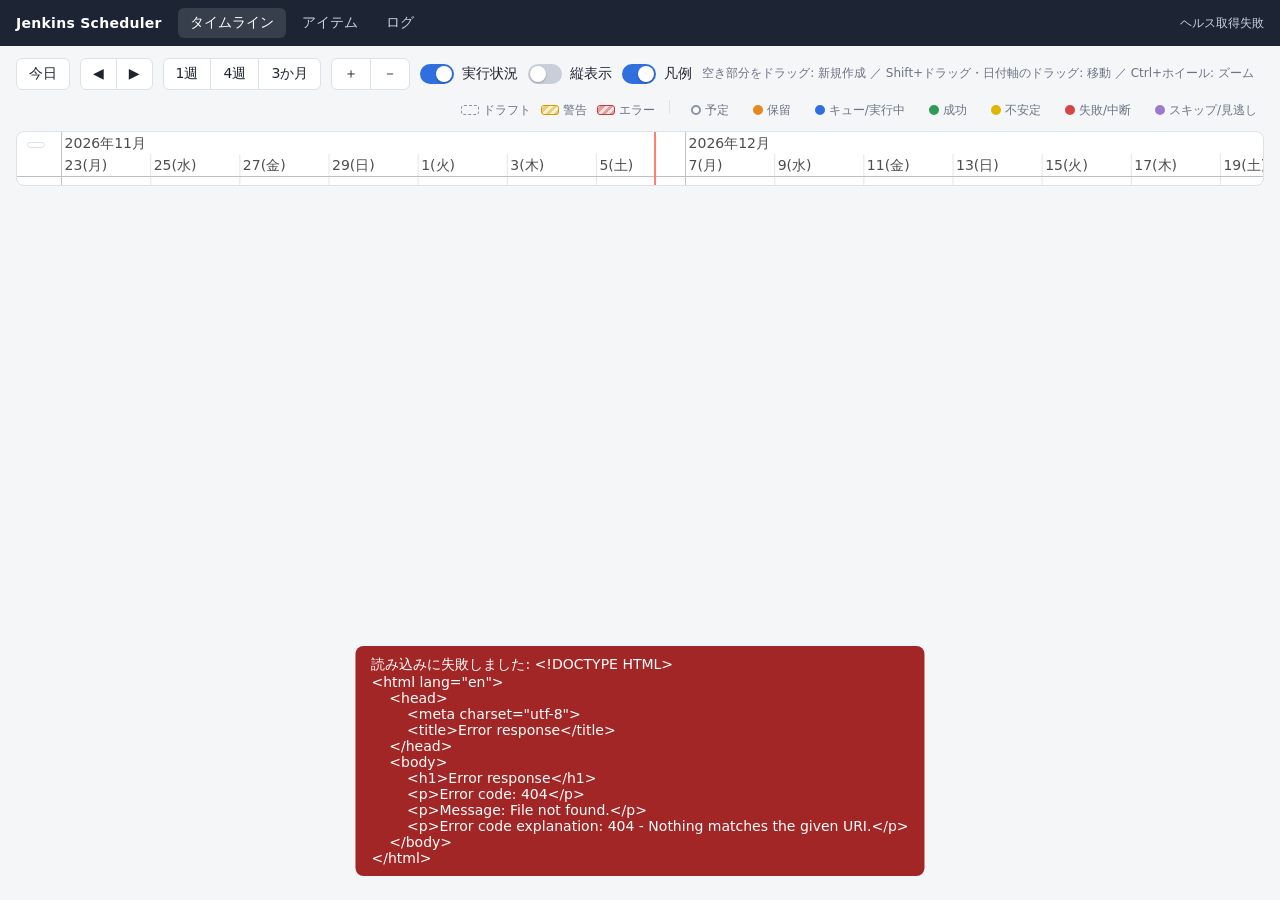
==== commit db109484: "カテゴリの一括開閉を左上の1つのボタンにし、凡例の並びを変える - ツールバーの「すべて折りたたむ」「すべて展開」を外し、名前の列の上（縦表示は「日付」欄）に1つの切り替えボタンを置く   （全部開い" ====
--- a/static/index.html
+++ b/static/index.html
@@ -23,10 +23,6 @@
       <div class="btn-group">
         <button class="btn" id="btn-zoom-in" title="拡大">＋</button>
         <button class="btn" id="btn-zoom-out" title="縮小">－</button>
-      </div>
-      <div class="btn-group">
-        <button class="btn" id="btn-collapse-all" title="すべてのカテゴリを折りたたむ">すべて折りたたむ</button>
-        <button class="btn" id="btn-expand-all" title="すべてのカテゴリを展開する">すべて展開</button>
       </div>
       <label class="switch" title="予定や実行結果の丸（run）を表示します。凡例の各項目を押すと、状態ごとに表示・非表示を切り替えられます">
         <input type="checkbox" id="runs-toggle"><span class="switch-track"><span class="switch-thumb"></span></span>
--- a/static/app.css
+++ b/static/app.css
@@ -451,3 +451,11 @@
 .legend-toggle:hover:not(:disabled) { border-color: var(--line); background: #fff; }
 .legend-toggle.off { opacity: .45; text-decoration: line-through; }
 .legend-toggle:disabled { cursor: default; opacity: .35; }
+
+/* カテゴリをまとめて開閉するボタン（名前の列の上・縦表示の「日付」欄） */
+#timeline { position: relative; }
+.collapse-toggle { font: inherit; font-size: 12px; color: var(--fg); background: #fff; border: 1px solid var(--line); border-radius: 6px; padding: 2px 8px; cursor: pointer; white-space: nowrap; }
+.collapse-toggle:hover { background: var(--accent-weak); border-color: var(--accent); }
+.collapse-toggle.tl-corner { position: absolute; left: 10px; top: 10px; z-index: 5; }
+.v-corner .collapse-toggle { margin-top: 4px; font-weight: 400; }
+.legend-sep { width: 1px; height: 14px; background: var(--line); margin: 0 4px; }
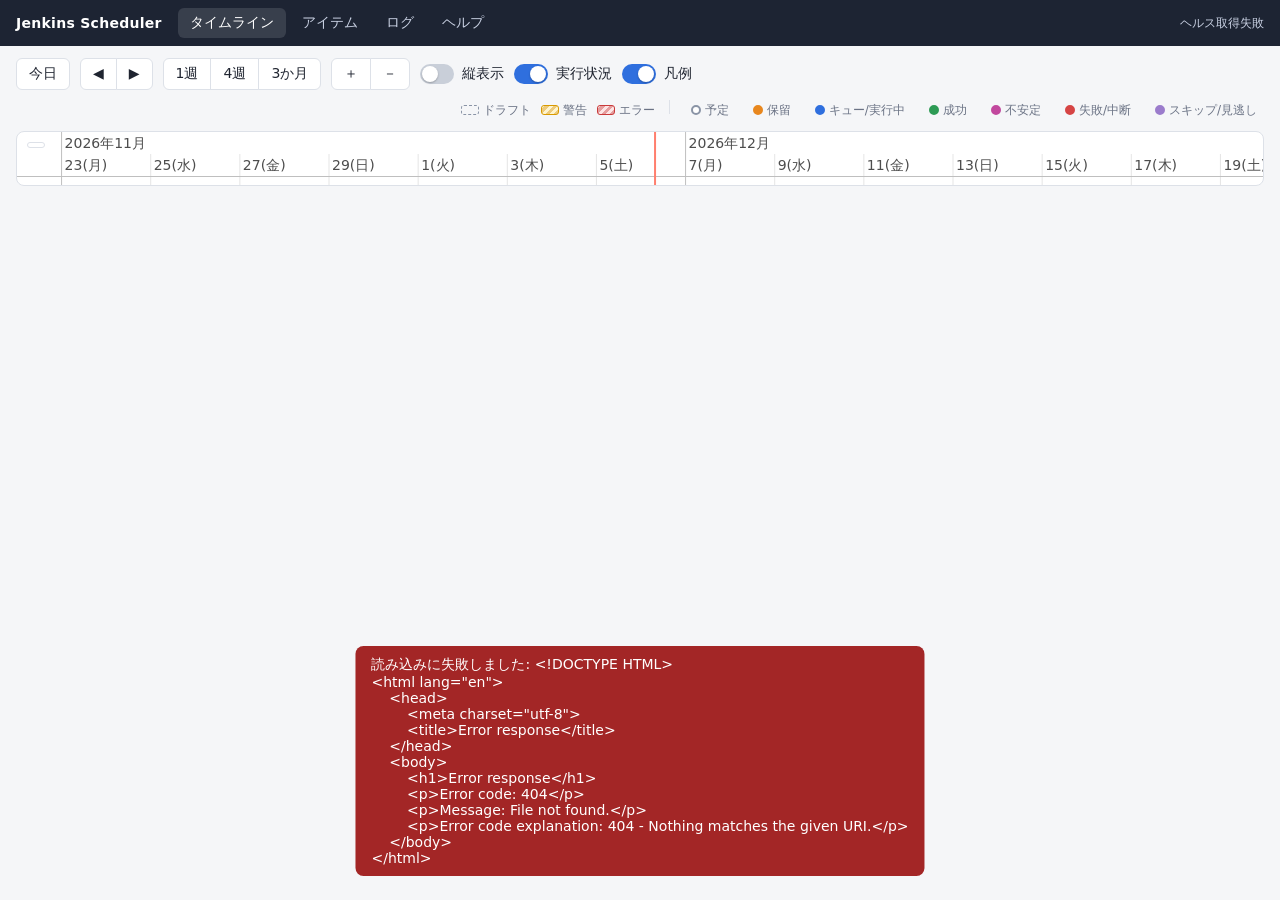
==== commit a7dca2c2: "ヘルプ画面を追加し、アイテムのメモ欄を外す（不安定の色を変更、縦表示のスイッチを先頭に） Co-Authored-By: Claude Opus 5.5 <noreply@anthropic.com>" ====
--- a/static/index.html
+++ b/static/index.html
@@ -24,20 +24,18 @@
         <button class="btn" id="btn-zoom-in" title="拡大">＋</button>
         <button class="btn" id="btn-zoom-out" title="縮小">－</button>
       </div>
+      <label class="switch" title="行を日付、列をアイテムにして表示します">
+        <input type="checkbox" id="layout-toggle"><span class="switch-track"><span class="switch-thumb"></span></span>
+        縦表示
+      </label>
       <label class="switch" title="予定や実行結果の丸（run）を表示します。凡例の各項目を押すと、状態ごとに表示・非表示を切り替えられます">
         <input type="checkbox" id="runs-toggle"><span class="switch-track"><span class="switch-thumb"></span></span>
         実行状況
-      </label>
-      <label class="switch" title="行を日付、列をアイテムにして表示します">
-        <input type="checkbox" id="layout-toggle"><span class="switch-track"><span class="switch-thumb"></span></span>
-        縦表示
       </label>
       <label class="switch" title="凡例（色と模様の意味）を表示します">
         <input type="checkbox" id="legend-toggle"><span class="switch-track"><span class="switch-thumb"></span></span>
         凡例
       </label>
-      <span class="hint" id="hint-h">空き部分をドラッグ: 新規作成 ／ Shift+ドラッグ・日付軸のドラッグ: 移動 ／ Ctrl+ホイール: ズーム</span>
-      <span class="hint" id="hint-v" hidden>空きセルを縦にドラッグ: 新規作成 ／ ダブルクリック: その日だけ作成 ／ アイテム名・バー・時刻をクリック: 詳細</span>
       <div class="legend" id="legend"></div>
     </div>
     <div id="timeline"></div>
--- a/static/app.css
+++ b/static/app.css
@@ -16,7 +16,7 @@
   --rs-holding: #e8871e;
   --rs-running: #2f6fde;
   --rs-success: #2e9b55;
-  --rs-unstable: #e0b400;
+  --rs-unstable: #c2489e; /* 保留（オレンジ）と区別しやすい色 */
   --rs-failure: #d64545;
   --rs-aborted: #555b66;
   --rs-missed: #9b7ccc;
@@ -457,5 +457,18 @@
 .collapse-toggle { font: inherit; font-size: 12px; color: var(--fg); background: #fff; border: 1px solid var(--line); border-radius: 6px; padding: 2px 8px; cursor: pointer; white-space: nowrap; }
 .collapse-toggle:hover { background: var(--accent-weak); border-color: var(--accent); }
 .collapse-toggle.tl-corner { position: absolute; left: 10px; top: 10px; z-index: 5; }
-.v-corner .collapse-toggle { margin-top: 4px; font-weight: 400; }
+.v-corner .collapse-toggle { font-weight: 400; }
 .legend-sep { width: 1px; height: 14px; background: var(--line); margin: 0 4px; }
+
+
+/* ヘルプ */
+.help h3 { margin-top: 18px; }
+.help .table th { width: 30%; white-space: normal; font-size: 13px; color: var(--fg); background: #fafbfc; font-weight: 600; }
+.help .table thead th { width: auto; }
+.help .legend-dot, .help .legend-bar { vertical-align: -1px; margin-right: 4px; }
+.help-toc { display: flex; flex-wrap: wrap; gap: 6px 14px; margin-top: 8px; }
+.help-toc a { text-decoration: none; }
+.help-toc a:hover { text-decoration: underline; }
+.faq dt { font-weight: 700; margin-top: 12px; }
+.faq dd { margin: 4px 0 0 0; color: #3a4150; }
+section.help { scroll-margin-top: 12px; }
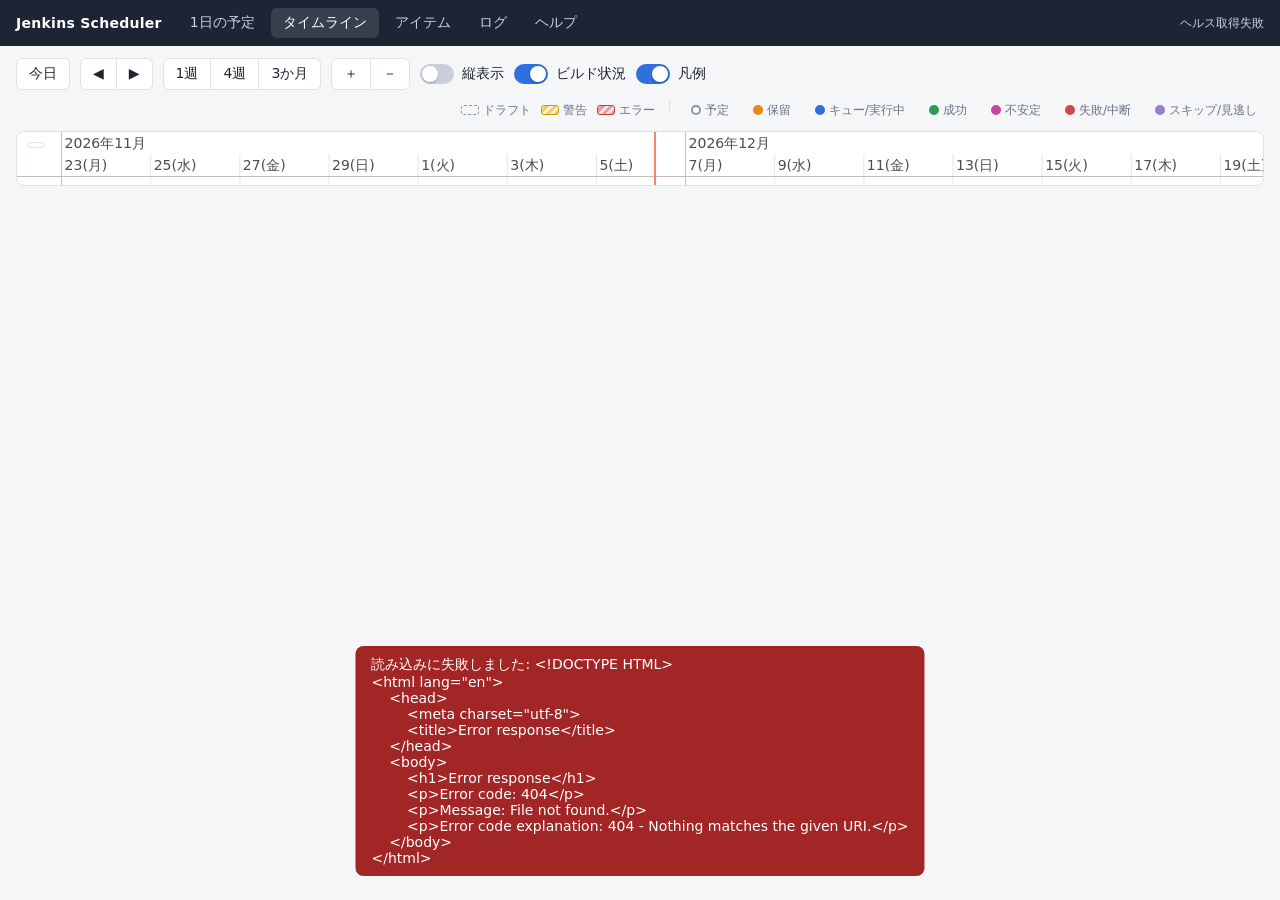
==== commit 26ee7e5d: "「実行状況」のスイッチを「ビルド状況」に、1日の予定の「理由」の列を「詳細」にする Co-Authored-By: Claude Opus 5.5 <noreply@anthropic.com>" ====
--- a/static/index.html
+++ b/static/index.html
@@ -30,7 +30,7 @@
       </label>
       <label class="switch" title="予定や実行結果の丸（run）を表示します。凡例の各項目を押すと、状態ごとに表示・非表示を切り替えられます">
         <input type="checkbox" id="runs-toggle"><span class="switch-track"><span class="switch-thumb"></span></span>
-        実行状況
+        ビルド状況
       </label>
       <label class="switch" title="凡例（色と模様の意味）を表示します">
         <input type="checkbox" id="legend-toggle"><span class="switch-track"><span class="switch-thumb"></span></span>
--- a/static/app.css
+++ b/static/app.css
@@ -128,6 +128,8 @@
 .vis-label.grp-category .vis-inner { padding: 6px 8px; }
 .vis-foreground .vis-group.grp-category, .vis-background .vis-group.grp-category { background: #f7f8fb; }
 .vis-label.grp-target .vis-inner { padding: 5px 8px 5px 18px; min-width: 190px; }
+/* vis は入れ子の行のラベルを階層に応じて灰色にする（しかも後から style を差し込む）ので、無効と紛らわしくないよう詳細度を上げて白にする */
+.vis-labelset .vis-label.vis-nested-group.grp-target { background-color: #fff; }
 .vis-label.disabled { opacity: .5; }
 .grp-target-inner { display: flex; align-items: center; gap: 6px; }
 .swatch { width: 10px; height: 10px; border-radius: 3px; flex: none; }
@@ -274,7 +276,7 @@
 
 /* アイテムの予定一覧 */
 .vis-label.grp-target { cursor: pointer; }
-.vis-label.grp-target:hover { background: var(--accent-weak); }
+.vis-labelset .vis-label.vis-nested-group.grp-target:hover { background: var(--accent-weak); }
 .back-link { color: var(--muted); text-decoration: none; }
 .back-link:hover { color: var(--accent); text-decoration: underline; }
 .sched-list { display: flex; flex-direction: column; gap: 6px; }
@@ -357,11 +359,11 @@
 .v-run:hover { outline: 1px solid var(--c); }
 .v-more { font-size: 11px; color: var(--accent); cursor: pointer; padding: 0 3px; }
 
-/* 自由記入アイテム */
+/* 予定のアイテム */
 .kind-tag { display: inline-block; font-family: inherit; font-size: 11px; padding: 0 6px; border-radius: 4px; background: #eef0f4; color: var(--muted); }
 .kind-tag.memo { background: #f3eefb; color: #6b4fa0; }
 .memo-icon { font-size: 11px; margin-left: 2px; }
-/* 自由記入の予定: 付箋のような見た目。過ぎた予定は薄く */
+/* 予定: 付箋のような見た目。過ぎた予定は薄く */
 .vis-item.sched.memo { border-style: solid; border-width: 1px; border-left-width: 4px; background: color-mix(in srgb, var(--c) 10%, #fffdf3); }
 .vis-item.sched.memo .ttl { font-weight: 600; }
 .vis-item.sched.memo.past, .sched-row.past { opacity: .5; }
@@ -472,3 +474,24 @@
 .faq dt { font-weight: 700; margin-top: 12px; }
 .faq dd { margin: 4px 0 0 0; color: #3a4150; }
 section.help { scroll-margin-top: 12px; }
+
+/* 1日の予定 */
+.day-head { flex-wrap: wrap; gap: 8px; }
+.day-head h2 { display: flex; align-items: center; gap: 8px; }
+.day-nav { gap: 6px; align-items: center; }
+.day-nav input[type="date"], .day-nav input[type="time"] { font-size: 14px; padding: 5px 8px; }
+.day-start { display: flex; align-items: center; gap: 4px; margin-left: 6px; font-size: 13px; color: var(--muted, #5b6170); }
+.day-table .next-day { color: #8a5a00; font-size: 11px; font-weight: 700; }
+.page-day h3 { margin-top: 18px; }
+.day-table td:first-child { width: 6em; white-space: nowrap; font-variant-numeric: tabular-nums; }
+.day-table .swatch { display: inline-block; margin-right: 6px; vertical-align: -1px; }
+.day-table .legend-dot { vertical-align: -1px; }
+.day-table tr.planned.off td { color: #8a94a6; }
+.day-table tr.now-line td { padding: 2px 8px; border-top: 2px solid var(--danger); color: var(--danger); font-size: 12px; font-weight: 700; background: none; }
+.today-tag { font-size: 12px; font-weight: 700; color: #fff; background: var(--danger); border-radius: 4px; padding: 1px 6px; }
+.day-memos { list-style: none; margin: 0; padding: 0; display: grid; gap: 8px; }
+.day-memos li { border: 1px solid var(--line); border-radius: 6px; padding: 8px 10px; }
+.day-memo-head { display: flex; align-items: center; gap: 6px; flex-wrap: wrap; }
+.day-memo-head .swatch { display: inline-block; }
+.day-period { margin-left: auto; }
+.day-memo-note { margin-top: 4px; white-space: pre-wrap; color: #3a4150; font-size: 13px; }
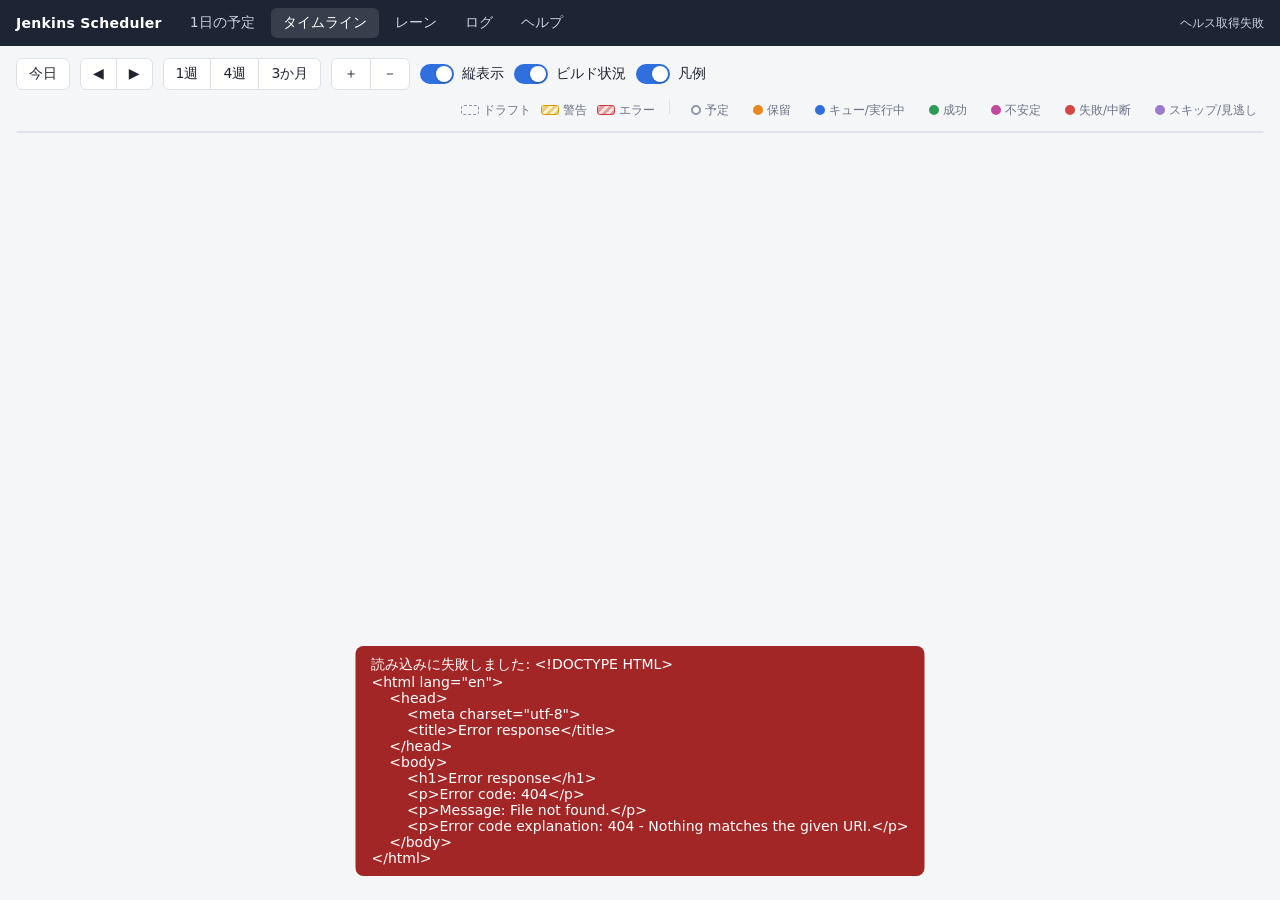
==== commit fe18e5e1: "「アイテム」の呼び名を「レーン」にする（全体） タイムラインの行（縦表示では列）を指す言葉として、向きに関係なく使える「レーン」にする。  Co-Authored-By: Claude Opus 5." ====
--- a/static/index.html
+++ b/static/index.html
@@ -24,7 +24,7 @@
         <button class="btn" id="btn-zoom-in" title="拡大">＋</button>
         <button class="btn" id="btn-zoom-out" title="縮小">－</button>
       </div>
-      <label class="switch" title="行を日付、列をアイテムにして表示します">
+      <label class="switch" title="行を日付、列をレーンにして表示します">
         <input type="checkbox" id="layout-toggle"><span class="switch-track"><span class="switch-thumb"></span></span>
         縦表示
       </label>
--- a/static/app.css
+++ b/static/app.css
@@ -255,7 +255,6 @@
 .targets-table input[type=text] { width: 100%; min-width: 120px; }
 .targets-table input[type=color] { width: 32px; height: 26px; padding: 0; border: 1px solid var(--line); border-radius: 4px; background: #fff; }
 .cat-row { display: flex; align-items: center; gap: 8px; padding: 4px 0; }
-.cat-title td { background: #eef1f6; font-weight: 700; }
 .status-ok { color: var(--ok); }
 .status-err { color: var(--danger); }
 .status-warn { color: var(--warn); }
@@ -274,7 +273,7 @@
 .audit-table td:nth-child(-n+4) { white-space: nowrap; }
 .audit-table details.json summary { word-break: break-all; }
 
-/* アイテムの予定一覧 */
+/* レーンの予定一覧 */
 .vis-label.grp-target { cursor: pointer; }
 .vis-labelset .vis-label.vis-nested-group.grp-target:hover { background: var(--accent-weak); }
 .back-link { color: var(--muted); text-decoration: none; }
@@ -302,7 +301,7 @@
 .switch input:checked + .switch-track .switch-thumb { transform: translateX(14px); }
 .switch input:focus-visible + .switch-track { outline: 2px solid var(--accent); outline-offset: 2px; }
 
-/* ---- 縦表示（行=日付・列=アイテム） ---- */
+/* ---- 縦表示（行=日付・列=レーン） ---- */
 #vgrid { background: var(--panel); border: 1px solid var(--line); border-radius: 8px; overflow: auto; user-select: none; }
 .v-table { border-collapse: separate; border-spacing: 0; min-width: 100%; font-size: 12px; }
 .v-table thead th { position: sticky; background: #f3f5f9; z-index: 3; border-bottom: 1px solid var(--line); font-weight: 600; white-space: nowrap; }
@@ -326,8 +325,11 @@
 tr.sun .v-date, tr.sun td.v-cell { background: var(--sun); }
 tr.sun .v-dow { color: var(--danger); }
 tr.sat .v-dow { color: var(--accent); }
-tr.today .v-date { box-shadow: inset 3px 0 0 var(--danger); }
-tr.today td.v-cell { box-shadow: inset 0 1px 0 rgba(201,58,58,.45), inset 0 -1px 0 rgba(201,58,58,.45); }
+/* 選んだ日（既定は今日）の行。「今日」の印（.v-today）は今日の行に付ける */
+tr.focus .v-date { box-shadow: inset 3px 0 0 var(--danger); }
+tr.focus td.v-cell { box-shadow: inset 0 1px 0 rgba(201,58,58,.45), inset 0 -1px 0 rgba(201,58,58,.45); }
+th.v-date[data-day] { cursor: pointer; }
+th.v-date[data-day]:hover { background: var(--accent-weak); }
 tr.month-start .v-date, tr.month-start td { border-top: 2px solid #c9cfd9; }
 
 td.v-cell { position: relative; min-width: 150px; height: 28px; padding: 3px 4px; vertical-align: top; border-left: 1px solid #eef0f4; border-top: 1px solid #eef0f4; background: #fff; }
@@ -359,9 +361,10 @@
 .v-run:hover { outline: 1px solid var(--c); }
 .v-more { font-size: 11px; color: var(--accent); cursor: pointer; padding: 0 3px; }
 
-/* 予定のアイテム */
+/* テキストのレーン */
 .kind-tag { display: inline-block; font-family: inherit; font-size: 11px; padding: 0 6px; border-radius: 4px; background: #eef0f4; color: var(--muted); }
 .kind-tag.memo { background: #f3eefb; color: #6b4fa0; }
+.kind-tag.jenkins { background: #e8f0fb; color: #2f5d94; white-space: nowrap; }
 .memo-icon { font-size: 11px; margin-left: 2px; }
 /* 予定: 付箋のような見た目。過ぎた予定は薄く */
 .vis-item.sched.memo { border-style: solid; border-width: 1px; border-left-width: 4px; background: color-mix(in srgb, var(--c) 10%, #fffdf3); }
@@ -370,11 +373,11 @@
 .v-label.memo { background: color-mix(in srgb, var(--c, #8a94a6) 10%, #fffdf3); font-weight: 500; }
 .v-stripe.memo { width: 5px; opacity: .7; }
 
-/* 警告・エラーのあるアイテムの行（横表示の行見出しと行全体、縦表示の列見出し、アイテム一覧の行） */
-.vis-label.grp-target.alert-warning, .v-item-head.alert-warning, .targets-table tr.alert-warning td {
+/* 警告・エラーのあるレーンの行（横表示の行見出しと行全体、縦表示の列見出し、レーン一覧の行） */
+.vis-label.grp-target.alert-warning, .v-item-head.alert-warning, .targets-table tr.alert-warning td, .schedule-table tr.alert-warning > td {
   background: repeating-linear-gradient(-45deg, #fff4cd 0 6px, #ffeaa8 6px 12px) !important;
 }
-.vis-label.grp-target.alert-error, .v-item-head.alert-error, .targets-table tr.alert-error td {
+.vis-label.grp-target.alert-error, .v-item-head.alert-error, .targets-table tr.alert-error td, .schedule-table tr.alert-error > td {
   background: repeating-linear-gradient(-45deg, #fde4e4 0 6px, #fbcfcf 6px 12px) !important;
 }
 .vis-label.grp-target.alert-warning { box-shadow: inset 4px 0 0 var(--warn); }
@@ -442,11 +445,6 @@
 .color-other { display: flex; align-items: center; gap: 8px; margin-top: 10px; font-size: 12px; color: var(--muted); cursor: pointer; }
 .color-other .color-native { width: 28px; height: 22px; padding: 0; border: 1px solid var(--line); border-radius: 4px; background: #fff; }
 
-/* アイテム一覧: カテゴリの下のアイテムを字下げして、どのカテゴリに属するか分かるようにする */
-.targets-table tbody tr.cat-title td { padding-left: 10px; border-top: 2px solid #d5dae3; }
-.targets-table tbody tr:not(.cat-title) td:first-child { padding-left: 34px; box-shadow: inset 18px 0 0 #fff, inset 20px 0 0 #c9d1de; }
-.targets-table tbody tr.alert-warning:not(.cat-title) td:first-child,
-.targets-table tbody tr.alert-error:not(.cat-title) td:first-child { box-shadow: inset 20px 0 0 rgba(255,255,255,.75), inset 22px 0 0 #c9d1de; }
 
 /* 凡例で状態ごとに丸の表示を切り替える */
 .legend-toggle { border: 1px solid transparent; background: transparent; font: inherit; color: inherit; padding: 1px 6px; border-radius: 10px; cursor: pointer; }
@@ -493,5 +491,57 @@
 .day-memos li { border: 1px solid var(--line); border-radius: 6px; padding: 8px 10px; }
 .day-memo-head { display: flex; align-items: center; gap: 6px; flex-wrap: wrap; }
 .day-memo-head .swatch { display: inline-block; }
+.day-memo-title { font-weight: 700; color: inherit; }
+.day-memo-title:hover { color: var(--accent); }
 .day-period { margin-left: auto; }
 .day-memo-note { margin-top: 4px; white-space: pre-wrap; color: #3a4150; font-size: 13px; }
+
+/* 1日の予定: 常に表示するカレンダー */
+.day-top { display: flex; gap: 24px; align-items: flex-start; flex-wrap: wrap; margin-bottom: 8px; }
+.day-side { flex: 1; min-width: 240px; display: flex; flex-direction: column; gap: 6px; }
+.day-side h2 { margin: 0; display: flex; align-items: center; gap: 8px; }
+.day-cal { width: 252px; flex: none; border: 1px solid var(--line); border-radius: 8px; padding: 8px; background: #fff; }
+.cal-head { display: flex; align-items: center; justify-content: space-between; margin-bottom: 4px; }
+.cal-title { font-weight: 700; font-size: 14px; }
+.cal-nav { border: none; background: none; font-size: 18px; line-height: 1; padding: 2px 8px; border-radius: 4px; cursor: pointer; color: var(--fg); }
+.cal-nav:hover { background: var(--accent-weak); }
+.cal-grid { display: grid; grid-template-columns: repeat(7, 1fr); gap: 2px; text-align: center; }
+.cal-wd { font-size: 11px; color: var(--muted); padding: 2px 0; }
+.cal-wd.sun, .cal-day.sun { color: var(--danger); }
+.cal-wd.sat, .cal-day.sat { color: var(--accent); }
+.cal-day { position: relative; border: none; background: none; height: 30px; border-radius: 6px; font-size: 13px; cursor: pointer; color: var(--fg); font-variant-numeric: tabular-nums; }
+.cal-day:hover { background: var(--accent-weak); }
+.cal-day.other { opacity: .4; }
+.cal-day.today { box-shadow: inset 0 0 0 2px var(--danger); font-weight: 700; }
+.cal-day.selected { background: var(--accent); color: #fff; font-weight: 700; }
+.cal-day.has-memo::after { content: ""; position: absolute; left: 50%; bottom: 3px; width: 4px; height: 4px; margin-left: -2px; border-radius: 50%; background: #b07aa1; }
+.cal-day.selected.has-memo::after { background: #fff; }
+@media (max-width: 600px) { .day-cal { width: 100%; } }
+
+/* レーン画面: スケジューラ一覧 */
+.schedule-table .swatch.inline { display: inline-block; margin-right: 6px; vertical-align: -1px; }
+.schedule-table td { white-space: nowrap; }
+.schedule-table .warn-list { display: inline-flex; flex-wrap: wrap; gap: 4px 10px; }
+
+/* タイムライン画面の埋め込み表示（?embed=1）: スケジューラの詳細パネルだけを出す */
+body.embed { background: var(--panel); }
+body.embed .topbar { display: none; }
+body.embed main { position: absolute; left: -10000px; top: 0; width: 1200px; visibility: hidden; } /* タイムラインは裏で動かすが見せない */
+body.embed .panel { position: static; width: auto; border: none; box-shadow: none; padding: 12px 18px 24px; }
+
+/* レーン画面: スケジューラの詳細を出すモーダル */
+.modal.modal-wide { width: min(860px, 100%); }
+.modal.modal-wide .modal-body { padding: 0; max-height: none; overflow: hidden; }
+.modal.modal-wide .modal-header { display: none; } /* 見出しと × は中のパネルのものを使う */
+.modal.modal-wide { overflow: hidden; }
+.schedule-frame { display: block; width: 100%; height: calc(100vh - 120px); border: 0; }
+
+.link-btn { border: none; background: none; padding: 0; color: var(--accent); cursor: pointer; font: inherit; white-space: nowrap; }
+.link-btn:hover { text-decoration: underline; }
+.link-btn.small { font-size: 12px; }
+
+/* レーン画面の上部: カテゴリ › レーン › スケジューラ の構成 */
+.tree-steps { display: flex; align-items: center; flex-wrap: wrap; gap: 6px; margin: 0 0 10px; font-size: 13px; }
+.tree-steps a { font-weight: 600; text-decoration: none; }
+.tree-steps a:hover { text-decoration: underline; }
+.tree-sep { color: var(--muted); }
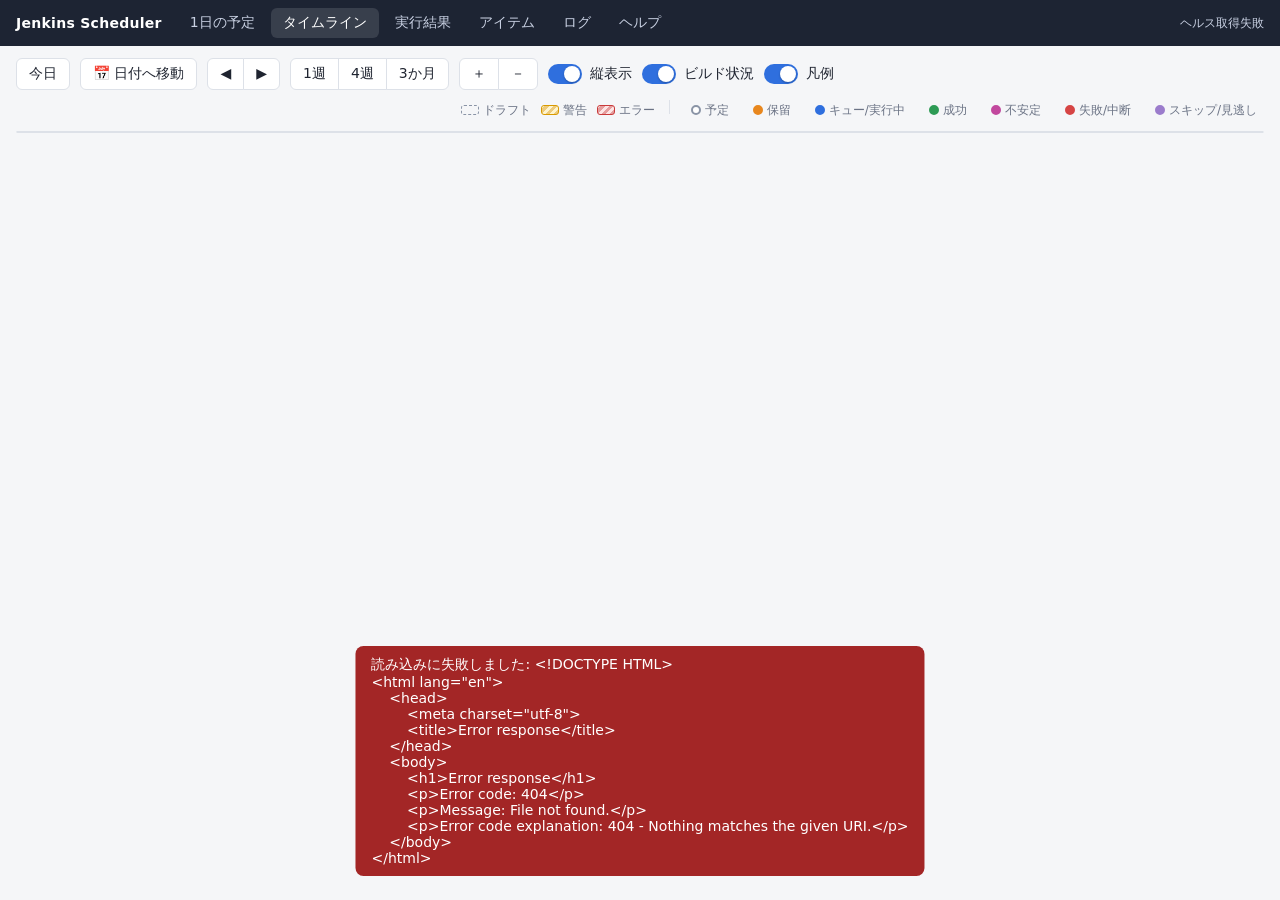
==== commit 061e4b2c: "タイムラインに「日付へ移動」（カレンダーで日付を選んで移動）を追加し、縦表示で追加できないレーンをドラッグしたら理由を出す Co-Authored-By: Claude Opus 5.5 <norep" ====
--- a/static/index.html
+++ b/static/index.html
@@ -11,6 +11,10 @@
   <main>
     <div class="toolbar">
       <button class="btn" id="btn-today">今日</button>
+      <span class="date-jump">
+        <button class="btn" id="btn-jump" title="カレンダーで日付を選んで、その日に移動します">📅 日付へ移動</button>
+        <input type="date" id="jump-date" tabindex="-1" aria-label="移動する日付">
+      </span>
       <div class="btn-group">
         <button class="btn" id="btn-prev" title="前へ">◀</button>
         <button class="btn" id="btn-next" title="次へ">▶</button>
--- a/static/app.css
+++ b/static/app.css
@@ -518,7 +518,7 @@
 .cal-day.selected.has-memo::after { background: #fff; }
 @media (max-width: 600px) { .day-cal { width: 100%; } }
 
-/* レーン画面: スケジューラ一覧 */
+/* アイテム画面: スケジューラ一覧 */
 .schedule-table .swatch.inline { display: inline-block; margin-right: 6px; vertical-align: -1px; }
 .schedule-table td { white-space: nowrap; }
 .schedule-table .warn-list { display: inline-flex; flex-wrap: wrap; gap: 4px 10px; }
@@ -529,7 +529,7 @@
 body.embed main { position: absolute; left: -10000px; top: 0; width: 1200px; visibility: hidden; } /* タイムラインは裏で動かすが見せない */
 body.embed .panel { position: static; width: auto; border: none; box-shadow: none; padding: 12px 18px 24px; }
 
-/* レーン画面: スケジューラの詳細を出すモーダル */
+/* アイテム画面: スケジューラの詳細を出すモーダル */
 .modal.modal-wide { width: min(860px, 100%); }
 .modal.modal-wide .modal-body { padding: 0; max-height: none; overflow: hidden; }
 .modal.modal-wide .modal-header { display: none; } /* 見出しと × は中のパネルのものを使う */
@@ -540,8 +540,51 @@
 .link-btn:hover { text-decoration: underline; }
 .link-btn.small { font-size: 12px; }
 
-/* レーン画面の上部: カテゴリ › レーン › スケジューラ の構成 */
+/* アイテム画面の上部: カテゴリ › レーン › スケジューラ の構成 */
 .tree-steps { display: flex; align-items: center; flex-wrap: wrap; gap: 6px; margin: 0 0 10px; font-size: 13px; }
 .tree-steps a { font-weight: 600; text-decoration: none; }
 .tree-steps a:hover { text-decoration: underline; }
 .tree-sep { color: var(--muted); }
+
+/* この回だけ変更した回 */
+.replace-tag { display: inline-block; margin-top: 2px; font-size: 10.5px; font-weight: 700; color: #8a5a00; background: #fff4cd; border-radius: 3px; padding: 0 5px; }
+.replace-tag.inline { margin: 0 0 0 6px; }
+
+/* 実行結果（行=レーン、列=日付） */
+.hist-legend { display: flex; flex-wrap: wrap; align-items: center; gap: 6px 14px; margin: 4px 0 10px; font-size: 12px; }
+.hist-legend-item { display: inline-flex; align-items: center; gap: 4px; }
+.hist-wrap { overflow-x: auto; }
+.hist-table { border-collapse: separate; border-spacing: 0; font-size: 12px; }
+.hist-table th, .hist-table td { padding: 0; text-align: center; }
+.hist-table .hist-lane { position: sticky; left: 0; z-index: 1; background: var(--panel); text-align: left; padding: 4px 12px 4px 4px; white-space: nowrap; font-weight: 600; }
+.hist-table .swatch.inline { display: inline-block; margin-right: 6px; vertical-align: -1px; }
+.hist-day { min-width: 26px; padding: 2px 0 4px; font-weight: 600; color: var(--fg); }
+.hist-wd { font-size: 10px; font-weight: 400; color: var(--muted); }
+.hist-day.sun, .hist-day.sun .hist-wd { color: var(--danger); }
+.hist-day.sat, .hist-day.sat .hist-wd { color: var(--accent); }
+.hist-day.today { box-shadow: inset 0 -2px 0 var(--danger); }
+.hist-cell { height: 28px; border-top: 1px solid #eef0f4; }
+.hist-cell.sat { background: var(--sat); }
+.hist-cell.sun { background: var(--sun); }
+.hist-cell.today { box-shadow: inset 1px 0 0 rgba(201,58,58,.5), inset -1px 0 0 rgba(201,58,58,.5); }
+.hist-cell.month-start, .hist-day.month-start { border-left: 2px solid #c9cfd9; }
+.hist-mark { display: inline-flex; align-items: center; justify-content: center; width: 20px; height: 20px; border: none; border-radius: 4px; padding: 0; cursor: pointer; color: #fff; font-size: 10px; font-weight: 700; }
+.hist-mark.small { width: 12px; height: 12px; cursor: default; }
+.hist-mark:hover { outline: 2px solid var(--fg); outline-offset: 1px; }
+.hist-mark.small:hover { outline: none; }
+.hist-mark.rs-success { background: var(--rs-success); }
+.hist-mark.rs-unstable { background: var(--rs-unstable); }
+.hist-mark.rs-failure { background: var(--rs-failure); }
+.hist-mark.rs-aborted { background: var(--rs-aborted); }
+.hist-mark.rs-holding { background: var(--rs-holding); }
+.hist-mark.rs-missed { background: var(--rs-missed); }
+.hist-mark.rs-running, .hist-mark.rs-queued { background: var(--rs-running); }
+.hist-mark.rs-skipped, .hist-mark.rs-cancelled { background: var(--rs-cancelled); color: #555b66; }
+.hist-mark.rs-scheduled { background: #fff; box-shadow: inset 0 0 0 2px var(--rs-scheduled); color: var(--rs-scheduled); }
+.hist-sum { white-space: nowrap; padding: 0 10px !important; color: var(--muted); font-variant-numeric: tabular-nums; }
+.hist-sum.has-fail { color: var(--danger); font-weight: 700; }
+td.v-cell.locked { cursor: not-allowed; }
+
+/* タイムライン: 日付へ移動（ボタンの下にブラウザ標準の日付選択を開く） */
+.date-jump { position: relative; display: inline-block; }
+.date-jump input[type="date"] { position: absolute; left: 0; bottom: 0; width: 1px; height: 1px; opacity: 0; pointer-events: none; border: 0; padding: 0; }
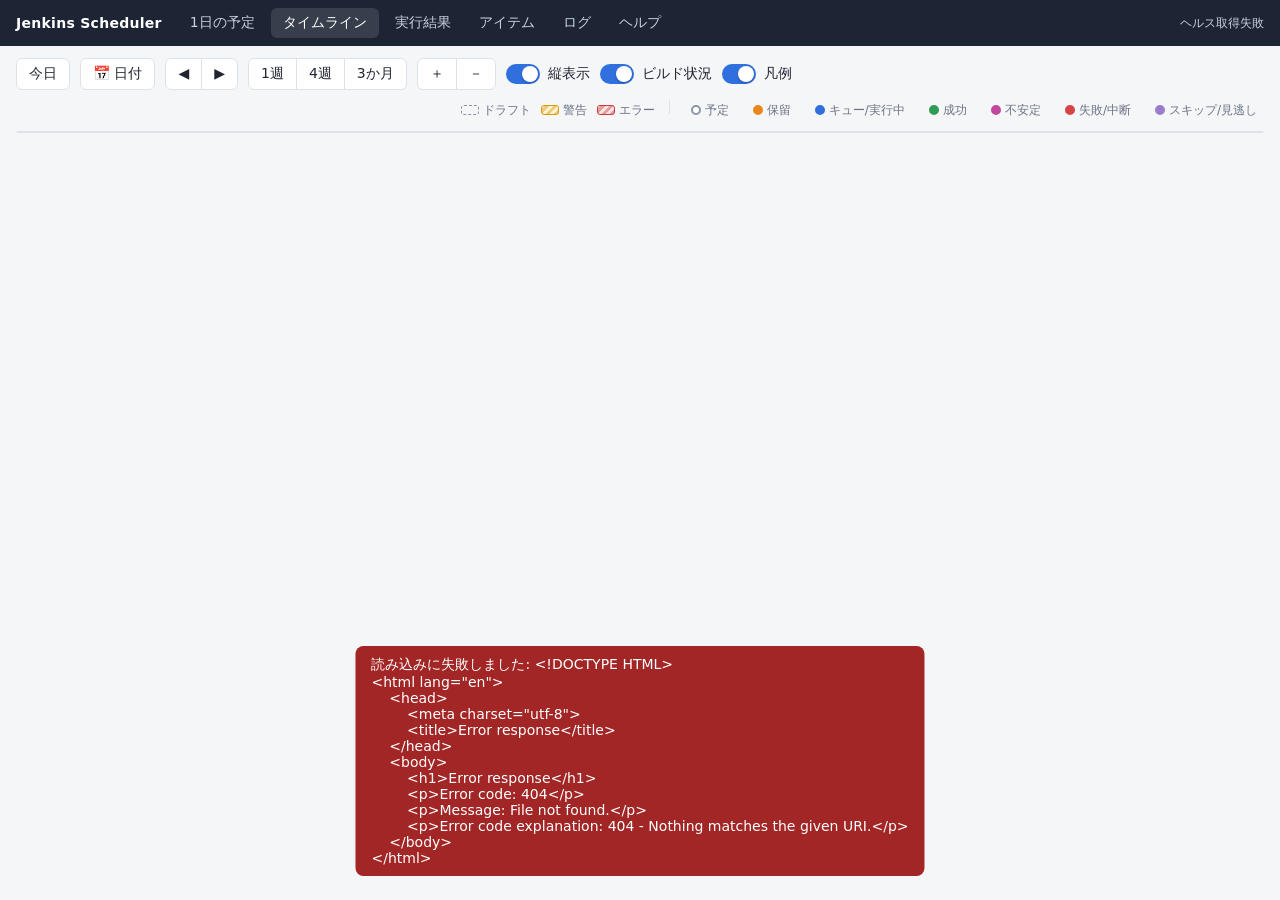
==== commit 31d85817: "「日付へ移動」を「日付」に、縦表示で今日・選んだ日をいちばん上に出し、日付の列のドラッグでスクロールできるようにする Co-Authored-By: Claude Opus 5.5 <noreply@" ====
--- a/static/index.html
+++ b/static/index.html
@@ -12,7 +12,7 @@
     <div class="toolbar">
       <button class="btn" id="btn-today">今日</button>
       <span class="date-jump">
-        <button class="btn" id="btn-jump" title="カレンダーで日付を選んで、その日に移動します">📅 日付へ移動</button>
+        <button class="btn" id="btn-jump" title="カレンダーで日付を選んで、その日に移動します">📅 日付</button>
         <input type="date" id="jump-date" tabindex="-1" aria-label="移動する日付">
       </span>
       <div class="btn-group">
--- a/static/app.css
+++ b/static/app.css
@@ -328,7 +328,7 @@
 /* 選んだ日（既定は今日）の行。「今日」の印（.v-today）は今日の行に付ける */
 tr.focus .v-date { box-shadow: inset 3px 0 0 var(--danger); }
 tr.focus td.v-cell { box-shadow: inset 0 1px 0 rgba(201,58,58,.45), inset 0 -1px 0 rgba(201,58,58,.45); }
-th.v-date[data-day] { cursor: pointer; }
+th.v-date[data-day] { cursor: ns-resize; } /* 押すとその日を選ぶ・上下にドラッグでスクロール */
 th.v-date[data-day]:hover { background: var(--accent-weak); }
 tr.month-start .v-date, tr.month-start td { border-top: 2px solid #c9cfd9; }
 
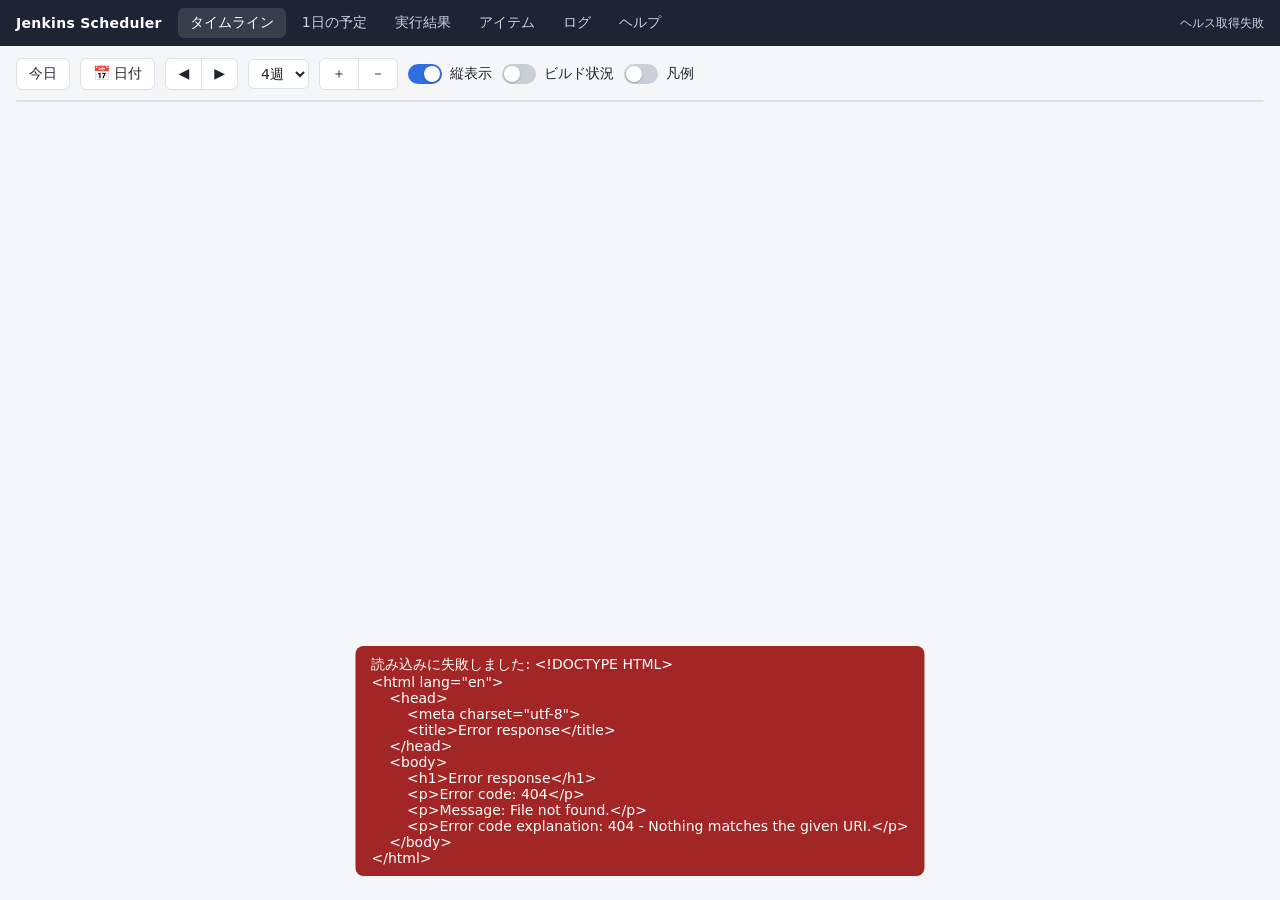
==== commit ba57135d: "実行結果の凡例を外し、タイムラインの期間のボタンを実行結果と同じ選択欄（2週・4週・8週）にする Co-Authored-By: Claude Opus 5.5 <noreply@anthropic." ====
--- a/static/index.html
+++ b/static/index.html
@@ -19,11 +19,11 @@
         <button class="btn" id="btn-prev" title="前へ">◀</button>
         <button class="btn" id="btn-next" title="次へ">▶</button>
       </div>
-      <div class="btn-group">
-        <button class="btn" data-range="7">1週</button>
-        <button class="btn" data-range="28">4週</button>
-        <button class="btn" data-range="91">3か月</button>
-      </div>
+      <select id="range-days" aria-label="表示する期間">
+        <option value="14">2週</option>
+        <option value="28" selected>4週</option>
+        <option value="56">8週</option>
+      </select>
       <div class="btn-group">
         <button class="btn" id="btn-zoom-in" title="拡大">＋</button>
         <button class="btn" id="btn-zoom-out" title="縮小">－</button>
--- a/static/app.css
+++ b/static/app.css
@@ -240,7 +240,7 @@
 .modal-footer { display: flex; justify-content: flex-end; gap: 8px; padding: 12px 18px; border-top: 1px solid var(--line); }
 
 #toast { position: fixed; left: 50%; bottom: 24px; transform: translateX(-50%) translateY(20px); background: #1d2433; color: #fff; padding: 10px 16px; border-radius: 8px; opacity: 0; pointer-events: none; transition: all .2s; z-index: 100; max-width: min(720px, 90vw); white-space: pre-wrap; }
-#toast.show { opacity: 1; transform: translateX(-50%); }
+#toast.show { opacity: 1; transform: translateX(-50%); pointer-events: auto; cursor: pointer; }
 #toast.error { background: #a32626; }
 
 /* ---- targets / audit ---- */
@@ -550,41 +550,37 @@
 .replace-tag { display: inline-block; margin-top: 2px; font-size: 10.5px; font-weight: 700; color: #8a5a00; background: #fff4cd; border-radius: 3px; padding: 0 5px; }
 .replace-tag.inline { margin: 0 0 0 6px; }
 
-/* 実行結果（行=レーン、列=日付） */
-.hist-legend { display: flex; flex-wrap: wrap; align-items: center; gap: 6px 14px; margin: 4px 0 10px; font-size: 12px; }
-.hist-legend-item { display: inline-flex; align-items: center; gap: 4px; }
-.hist-wrap { overflow-x: auto; }
-.hist-table { border-collapse: separate; border-spacing: 0; font-size: 12px; }
-.hist-table th, .hist-table td { padding: 0; text-align: center; }
-.hist-table .hist-lane { position: sticky; left: 0; z-index: 1; background: var(--panel); text-align: left; padding: 4px 12px 4px 4px; white-space: nowrap; font-weight: 600; }
-.hist-table .swatch.inline { display: inline-block; margin-right: 6px; vertical-align: -1px; }
-.hist-day { min-width: 26px; padding: 2px 0 4px; font-weight: 600; color: var(--fg); }
-.hist-wd { font-size: 10px; font-weight: 400; color: var(--muted); }
-.hist-day.sun, .hist-day.sun .hist-wd { color: var(--danger); }
-.hist-day.sat, .hist-day.sat .hist-wd { color: var(--accent); }
-.hist-day.today { box-shadow: inset 0 -2px 0 var(--danger); }
-.hist-cell { height: 28px; border-top: 1px solid #eef0f4; }
-.hist-cell.sat { background: var(--sat); }
-.hist-cell.sun { background: var(--sun); }
-.hist-cell.today { box-shadow: inset 1px 0 0 rgba(201,58,58,.5), inset -1px 0 0 rgba(201,58,58,.5); }
-.hist-cell.month-start, .hist-day.month-start { border-left: 2px solid #c9cfd9; }
-.hist-mark { display: inline-flex; align-items: center; justify-content: center; width: 20px; height: 20px; border: none; border-radius: 4px; padding: 0; cursor: pointer; color: #fff; font-size: 10px; font-weight: 700; }
-.hist-mark.small { width: 12px; height: 12px; cursor: default; }
-.hist-mark:hover { outline: 2px solid var(--fg); outline-offset: 1px; }
-.hist-mark.small:hover { outline: none; }
-.hist-mark.rs-success { background: var(--rs-success); }
-.hist-mark.rs-unstable { background: var(--rs-unstable); }
-.hist-mark.rs-failure { background: var(--rs-failure); }
-.hist-mark.rs-aborted { background: var(--rs-aborted); }
-.hist-mark.rs-holding { background: var(--rs-holding); }
-.hist-mark.rs-missed { background: var(--rs-missed); }
-.hist-mark.rs-running, .hist-mark.rs-queued { background: var(--rs-running); }
-.hist-mark.rs-skipped, .hist-mark.rs-cancelled { background: var(--rs-cancelled); color: #555b66; }
-.hist-mark.rs-scheduled { background: #fff; box-shadow: inset 0 0 0 2px var(--rs-scheduled); color: var(--rs-scheduled); }
-.hist-sum { white-space: nowrap; padding: 0 10px !important; color: var(--muted); font-variant-numeric: tabular-nums; }
-.hist-sum.has-fail { color: var(--danger); font-weight: 700; }
+/* 実行結果 */
 td.v-cell.locked { cursor: not-allowed; }
 
 /* タイムライン: 日付へ移動（ボタンの下にブラウザ標準の日付選択を開く） */
 .date-jump { position: relative; display: inline-block; }
 .date-jump input[type="date"] { position: absolute; left: 0; bottom: 0; width: 1px; height: 1px; opacity: 0; pointer-events: none; border: 0; padding: 0; }
+.legend-side { font-size: 11px; font-weight: 700; color: var(--fg); background: #eef1f6; border-radius: 4px; padding: 1px 6px; cursor: help; }
+.hist-filters { margin: 2px 0 6px; gap: 8px; }
+.hist-filters input[type="search"] { min-width: 200px; }
+.hist-list tr.hist-day-row td { background: #f3f5f9; font-weight: 700; font-size: 12px; padding: 4px 8px; }
+.hist-row { cursor: pointer; }
+.hist-row:hover td { background: var(--accent-weak); }
+.hist-title { font-weight: 600; }
+.hist-reason { max-width: 320px; }
+.run-detail { display: grid; grid-template-columns: max-content 1fr; gap: 4px 14px; margin: 0 0 8px; }
+.run-detail dt { color: var(--muted); font-size: 12px; }
+.run-detail dd { margin: 0; }
+.btn-group .btn.active { background: var(--accent-weak); border-color: var(--accent); color: var(--accent); font-weight: 600; }
+.hist-list .swatch.inline { display: inline-block; margin-right: 6px; vertical-align: -1px; }
+.sched-head { display: flex; align-items: baseline; justify-content: space-between; gap: 8px; flex-wrap: wrap; }
+.lane-run-title b { font-weight: 600; }
+.pin-note { display: flex; gap: 10px; align-items: center; justify-content: space-between; flex-wrap: wrap; background: #fff4cd; border-radius: 6px; padding: 8px 10px; margin-bottom: 10px; font-size: 12.5px; }
+.suppressed-tag { display: inline-block; margin-left: 6px; font-size: 10.5px; font-weight: 700; color: #8a5a00; background: #fff4cd; border: 1px solid #f0d58a; border-radius: 3px; padding: 0 5px; vertical-align: 1px; white-space: nowrap; }
+.suppressed-tag.now { color: #fff; background: #b26b00; border-color: #b26b00; }
+.dup-note { margin: 0; padding: 6px 10px; border-radius: 6px; background: #fde4e4; color: #8a1f1f; font-size: 12.5px; }
+.period-row { flex-wrap: nowrap; gap: 10px; align-items: flex-end; }
+.period-row input[type="date"] { width: 9.5em; }
+.period-row .check { white-space: nowrap; padding-bottom: 6px; }
+.stamps { margin-top: 14px; text-align: right; }
+.field-hint { margin: -4px 0 6px; }
+.sched-filters { gap: 8px; margin: 0 0 8px; }
+.sched-filters input[type="search"] { min-width: 180px; }
+.schedule-table td.sched-note { white-space: nowrap; max-width: 260px; overflow: hidden; text-overflow: ellipsis; color: #3a4150; }
+.card-note { margin: 2px 0 0; }
